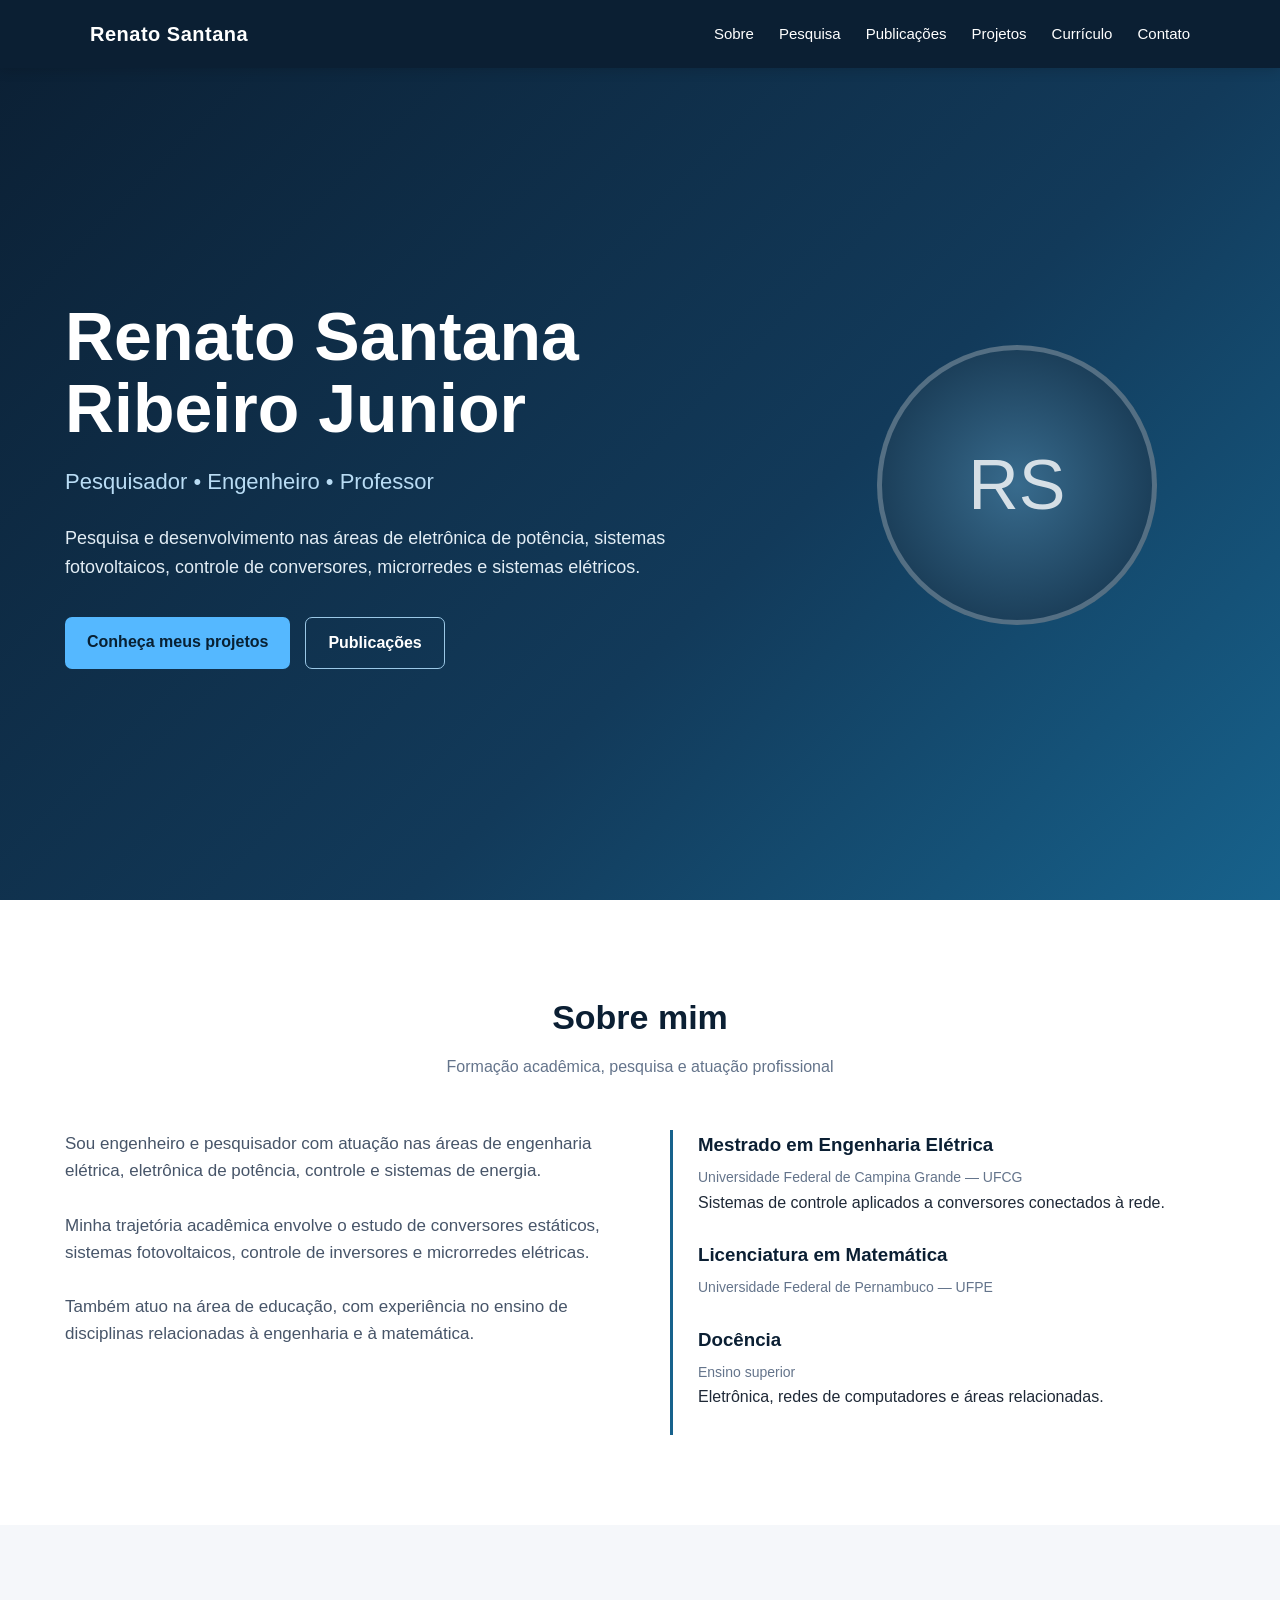
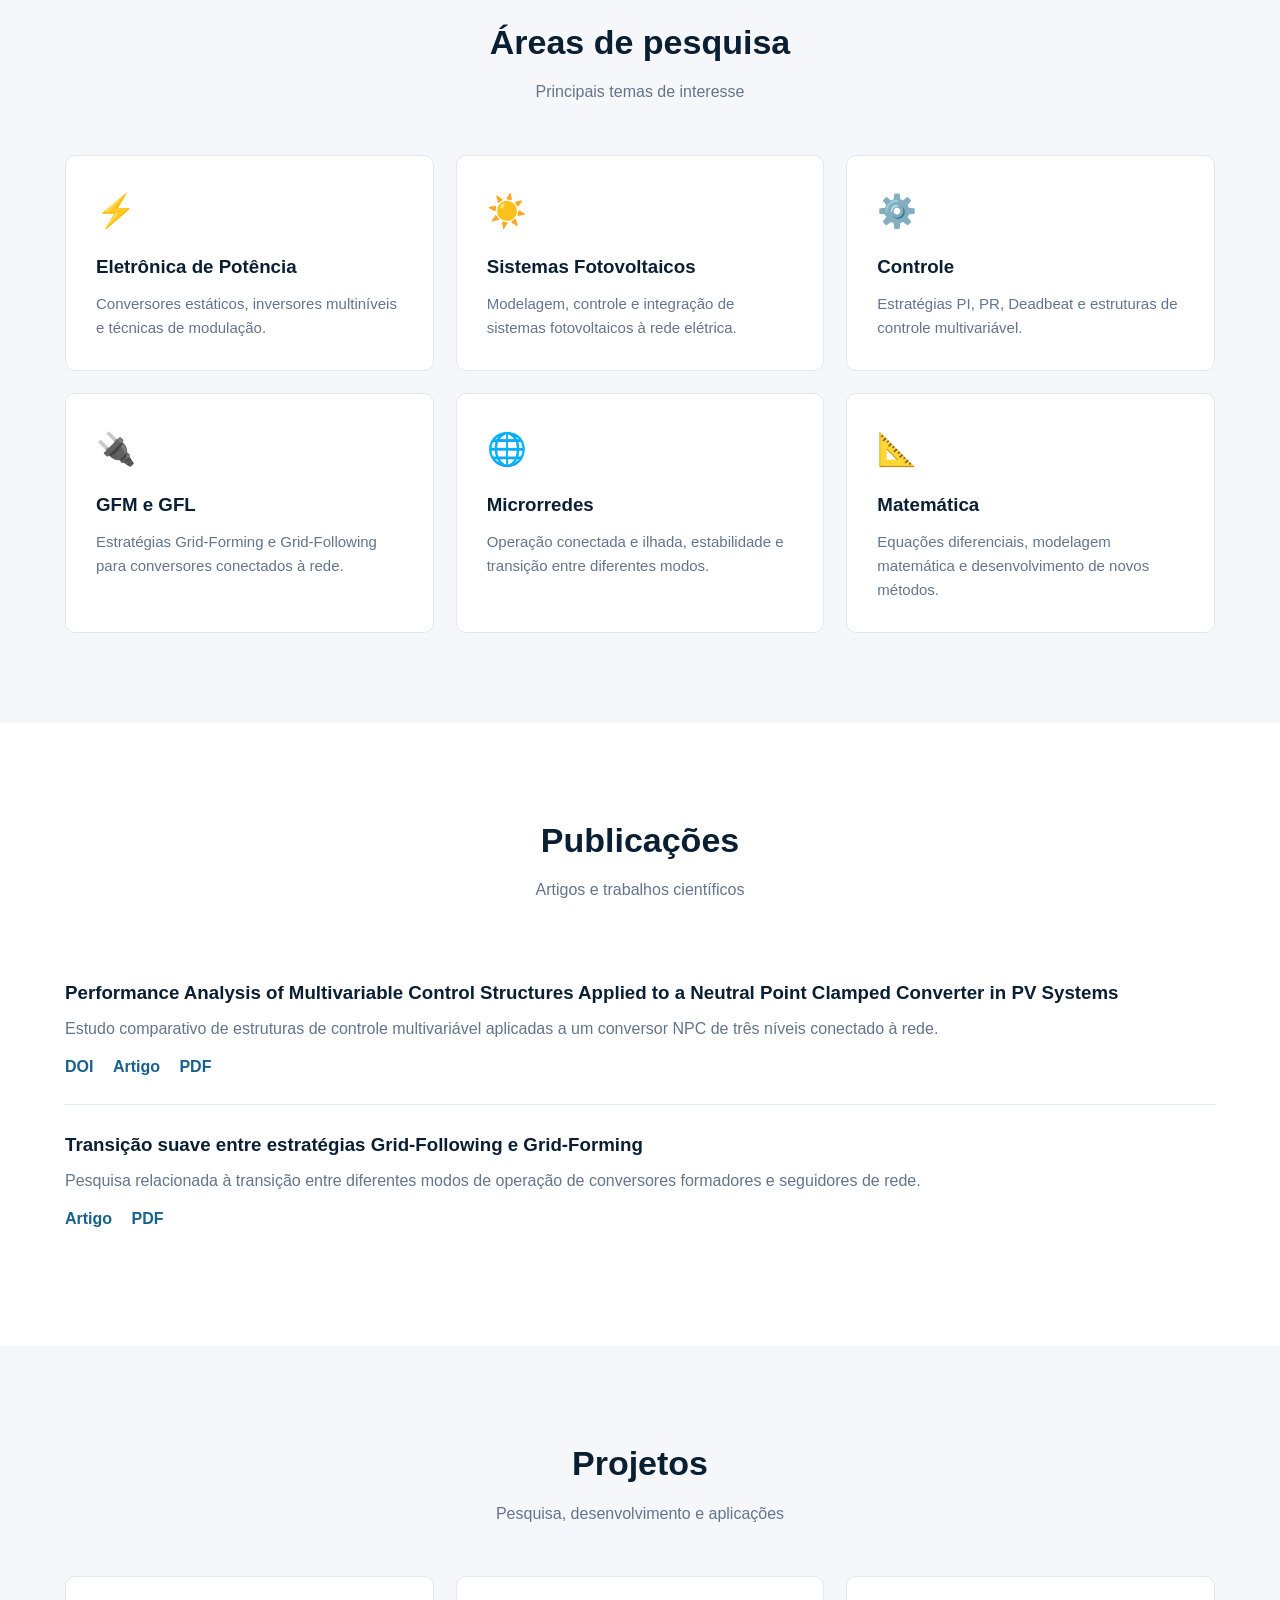
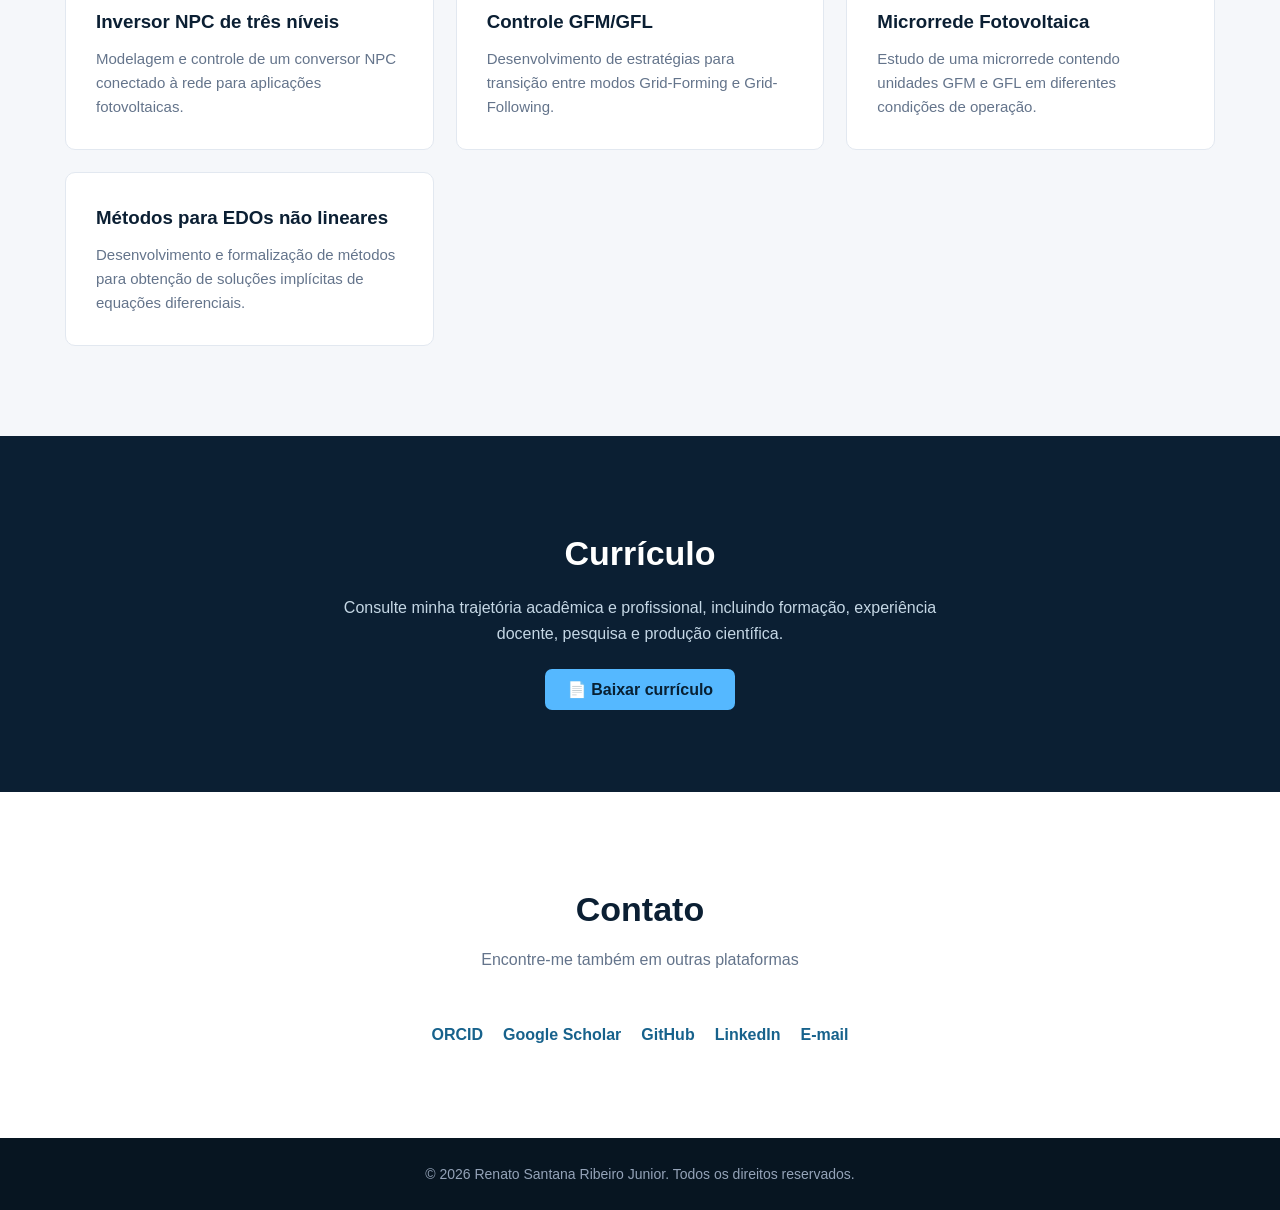
==== index.html @ b0c9905e "Add files via upload" ====
<!DOCTYPE html>
<html lang="pt-BR">
<head>
    <meta charset="UTF-8">
    <meta name="viewport" content="width=device-width, initial-scale=1.0">

    <title>Renato Santana Ribeiro Junior</title>

    <style>
        * {
            margin: 0;
            padding: 0;
            box-sizing: border-box;
        }

        html {
            scroll-behavior: smooth;
        }

        body {
            font-family: "Segoe UI", Arial, sans-serif;
            background: #f5f7fa;
            color: #1f2937;
            line-height: 1.6;
        }

        /* =========================
           CABEÇALHO
        ========================= */

        header {
            background: #0b1f33;
            color: white;
            position: fixed;
            top: 0;
            width: 100%;
            z-index: 1000;
            box-shadow: 0 2px 12px rgba(0,0,0,0.15);
        }

        nav {
            max-width: 1150px;
            margin: auto;
            padding: 18px 25px;

            display: flex;
            justify-content: space-between;
            align-items: center;
        }

        .logo {
            font-size: 20px;
            font-weight: 700;
            letter-spacing: 0.5px;
        }

        .menu {
            display: flex;
            gap: 25px;
            list-style: none;
        }

        .menu a {
            color: white;
            text-decoration: none;
            font-size: 15px;
            transition: 0.3s;
        }

        .menu a:hover {
            color: #55b8ff;
        }

        /* =========================
           HERO
        ========================= */

        .hero {
            min-height: 100vh;
            padding: 150px 25px 80px;

            background:
                linear-gradient(
                    135deg,
                    #0b1f33 0%,
                    #123a5a 60%,
                    #17628c 100%
                );

            color: white;

            display: flex;
            align-items: center;
        }

        .hero-content {
            max-width: 1150px;
            width: 100%;
            margin: auto;

            display: grid;
            grid-template-columns: 1.4fr 0.8fr;
            gap: 60px;
            align-items: center;
        }

        .hero h1 {
            font-size: clamp(40px, 6vw, 68px);
            line-height: 1.05;
            margin-bottom: 20px;
        }

        .hero h2 {
            font-size: 22px;
            font-weight: 400;
            color: #b9dcf4;
            margin-bottom: 25px;
        }

        .hero p {
            max-width: 650px;
            font-size: 18px;
            color: #e2edf5;
        }

        .buttons {
            margin-top: 35px;
            display: flex;
            gap: 15px;
            flex-wrap: wrap;
        }

        .button {
            padding: 12px 22px;
            border-radius: 7px;
            text-decoration: none;
            font-weight: 600;
            transition: 0.3s;
        }

        .button-primary {
            background: #55b8ff;
            color: #082033;
        }

        .button-primary:hover {
            background: white;
        }

        .button-outline {
            border: 1px solid #9bc8e6;
            color: white;
        }

        .button-outline:hover {
            background: rgba(255,255,255,0.1);
        }

        /* FOTO */

        .profile {
            display: flex;
            justify-content: center;
        }

        .profile-circle {
            width: 280px;
            height: 280px;
            border-radius: 50%;

            border: 5px solid rgba(255,255,255,0.25);

            background:
                radial-gradient(circle, #386b8d, #102d45);

            display: flex;
            justify-content: center;
            align-items: center;

            font-size: 70px;
            color: rgba(255,255,255,0.8);
        }

        /* =========================
           SEÇÕES
        ========================= */

        section {
            padding: 90px 25px;
        }

        .container {
            max-width: 1150px;
            margin: auto;
        }

        .section-title {
            text-align: center;
            margin-bottom: 50px;
        }

        .section-title h2 {
            font-size: 34px;
            color: #0b1f33;
            margin-bottom: 10px;
        }

        .section-title p {
            color: #64748b;
        }

        /* =========================
           SOBRE
        ========================= */

        .about {
            background: white;
        }

        .about-grid {
            display: grid;
            grid-template-columns: 1fr 1fr;
            gap: 60px;
        }

        .about-text {
            font-size: 17px;
            color: #475569;
        }

        .education {
            border-left: 3px solid #17628c;
            padding-left: 25px;
        }

        .education-item {
            margin-bottom: 25px;
        }

        .education-item h3 {
            color: #0b1f33;
            margin-bottom: 4px;
        }

        .education-item span {
            color: #64748b;
            font-size: 14px;
        }

        /* =========================
           ÁREAS DE PESQUISA
        ========================= */

        .research {
            background: #f5f7fa;
        }

        .cards {
            display: grid;
            grid-template-columns: repeat(3, 1fr);
            gap: 22px;
        }

        .card {
            background: white;
            padding: 30px;
            border-radius: 10px;

            border: 1px solid #e2e8f0;

            transition: 0.3s;
        }

        .card:hover {
            transform: translateY(-5px);
            box-shadow: 0 12px 30px rgba(0,0,0,0.08);
        }

        .card-icon {
            font-size: 32px;
            margin-bottom: 15px;
        }

        .card h3 {
            margin-bottom: 10px;
            color: #0b1f33;
        }

        .card p {
            color: #64748b;
            font-size: 15px;
        }

        /* =========================
           PUBLICAÇÕES
        ========================= */

        .publications {
            background: white;
        }

        .publication {
            padding: 25px 0;
            border-bottom: 1px solid #e2e8f0;
        }

        .publication:last-child {
            border-bottom: none;
        }

        .publication h3 {
            color: #0b1f33;
            margin-bottom: 8px;
        }

        .publication p {
            color: #64748b;
            margin-bottom: 12px;
        }

        .publication-links a {
            margin-right: 15px;
            color: #17628c;
            text-decoration: none;
            font-weight: 600;
        }

        .publication-links a:hover {
            text-decoration: underline;
        }

        /* =========================
           PROJETOS
        ========================= */

        .projects {
            background: #f5f7fa;
        }

        /* =========================
           CURRÍCULO
        ========================= */

        .cv {
            background: #0b1f33;
            color: white;
            text-align: center;
        }

        .cv h2 {
            font-size: 34px;
            margin-bottom: 15px;
        }

        .cv p {
            color: #c5d7e5;
            max-width: 650px;
            margin: 0 auto 30px;
        }

        /* =========================
           CONTATO
        ========================= */

        .contact {
            background: white;
            text-align: center;
        }

        .contact-links {
            display: flex;
            justify-content: center;
            gap: 20px;
            flex-wrap: wrap;
            margin-top: 30px;
        }

        .contact-links a {
            color: #17628c;
            text-decoration: none;
            font-weight: 600;
        }

        /* =========================
           RODAPÉ
        ========================= */

        footer {
            background: #071521;
            color: #94a3b8;
            text-align: center;
            padding: 25px;
            font-size: 14px;
        }

        /* =========================
           RESPONSIVO
        ========================= */

        @media (max-width: 850px) {

            .menu {
                display: none;
            }

            .hero-content {
                grid-template-columns: 1fr;
                text-align: center;
            }

            .hero p {
                margin: auto;
            }

            .buttons {
                justify-content: center;
            }

            .profile {
                order: -1;
            }

            .profile-circle {
                width: 210px;
                height: 210px;
            }

            .about-grid {
                grid-template-columns: 1fr;
            }

            .cards {
                grid-template-columns: 1fr;
            }
        }
    </style>
</head>

<body>

<!-- =========================
     MENU
========================= -->

<header>

    <nav>

        <div class="logo">
            Renato Santana
        </div>

        <ul class="menu">
            <li><a href="#sobre">Sobre</a></li>
            <li><a href="#pesquisa">Pesquisa</a></li>
            <li><a href="#publicacoes">Publicações</a></li>
            <li><a href="#projetos">Projetos</a></li>
            <li><a href="#curriculo">Currículo</a></li>
            <li><a href="#contato">Contato</a></li>
        </ul>

    </nav>

</header>


<!-- =========================
     INÍCIO
========================= -->

<section class="hero" id="inicio">

    <div class="hero-content">

        <div>

            <h1>
                Renato Santana
                Ribeiro Junior
            </h1>

            <h2>
                Pesquisador • Engenheiro • Professor
            </h2>

            <p>
                Pesquisa e desenvolvimento nas áreas de
                eletrônica de potência, sistemas fotovoltaicos,
                controle de conversores, microrredes e
                sistemas elétricos.
            </p>

            <div class="buttons">

                <a href="#projetos"
                   class="button button-primary">
                    Conheça meus projetos
                </a>

                <a href="#publicacoes"
                   class="button button-outline">
                    Publicações
                </a>

            </div>

        </div>


        <div class="profile">

            <!-- Futuramente colocar sua foto aqui -->
            <div class="profile-circle">
                RS
            </div>

        </div>

    </div>

</section>


<!-- =========================
     SOBRE
========================= -->

<section class="about" id="sobre">

    <div class="container">

        <div class="section-title">

            <h2>Sobre mim</h2>

            <p>
                Formação acadêmica, pesquisa e atuação profissional
            </p>

        </div>


        <div class="about-grid">

            <div class="about-text">

                <p>
                    Sou engenheiro e pesquisador com atuação
                    nas áreas de engenharia elétrica, eletrônica
                    de potência, controle e sistemas de energia.
                </p>

                <br>

                <p>
                    Minha trajetória acadêmica envolve o estudo
                    de conversores estáticos, sistemas
                    fotovoltaicos, controle de inversores e
                    microrredes elétricas.
                </p>

                <br>

                <p>
                    Também atuo na área de educação, com
                    experiência no ensino de disciplinas
                    relacionadas à engenharia e à matemática.
                </p>

            </div>


            <div class="education">

                <div class="education-item">

                    <h3>
                        Mestrado em Engenharia Elétrica
                    </h3>

                    <span>
                        Universidade Federal de Campina Grande — UFCG
                    </span>

                    <p>
                        Sistemas de controle aplicados a
                        conversores conectados à rede.
                    </p>

                </div>


                <div class="education-item">

                    <h3>
                        Licenciatura em Matemática
                    </h3>

                    <span>
                        Universidade Federal de Pernambuco — UFPE
                    </span>

                </div>


                <div class="education-item">

                    <h3>
                        Docência
                    </h3>

                    <span>
                        Ensino superior
                    </span>

                    <p>
                        Eletrônica, redes de computadores e
                        áreas relacionadas.
                    </p>

                </div>

            </div>

        </div>

    </div>

</section>


<!-- =========================
     PESQUISA
========================= -->

<section class="research" id="pesquisa">

    <div class="container">

        <div class="section-title">

            <h2>Áreas de pesquisa</h2>

            <p>
                Principais temas de interesse
            </p>

        </div>


        <div class="cards">

            <div class="card">

                <div class="card-icon">⚡</div>

                <h3>
                    Eletrônica de Potência
                </h3>

                <p>
                    Conversores estáticos, inversores
                    multiníveis e técnicas de modulação.
                </p>

            </div>


            <div class="card">

                <div class="card-icon">☀️</div>

                <h3>
                    Sistemas Fotovoltaicos
                </h3>

                <p>
                    Modelagem, controle e integração de
                    sistemas fotovoltaicos à rede elétrica.
                </p>

            </div>


            <div class="card">

                <div class="card-icon">⚙️</div>

                <h3>
                    Controle
                </h3>

                <p>
                    Estratégias PI, PR, Deadbeat e estruturas
                    de controle multivariável.
                </p>

            </div>


            <div class="card">

                <div class="card-icon">🔌</div>

                <h3>
                    GFM e GFL
                </h3>

                <p>
                    Estratégias Grid-Forming e Grid-Following
                    para conversores conectados à rede.
                </p>

            </div>


            <div class="card">

                <div class="card-icon">🌐</div>

                <h3>
                    Microrredes
                </h3>

                <p>
                    Operação conectada e ilhada, estabilidade
                    e transição entre diferentes modos.
                </p>

            </div>


            <div class="card">

                <div class="card-icon">📐</div>

                <h3>
                    Matemática
                </h3>

                <p>
                    Equações diferenciais, modelagem matemática
                    e desenvolvimento de novos métodos.
                </p>

            </div>

        </div>

    </div>

</section>


<!-- =========================
     PUBLICAÇÕES
========================= -->

<section class="publications" id="publicacoes">

    <div class="container">

        <div class="section-title">

            <h2>Publicações</h2>

            <p>
                Artigos e trabalhos científicos
            </p>

        </div>


        <div class="publication">

            <h3>
                Performance Analysis of Multivariable
                Control Structures Applied to a Neutral
                Point Clamped Converter in PV Systems
            </h3>

            <p>
                Estudo comparativo de estruturas de controle
                multivariável aplicadas a um conversor NPC
                de três níveis conectado à rede.
            </p>

            <div class="publication-links">

                <a href="#" target="_blank">
                    DOI
                </a>

                <a href="#" target="_blank">
                    Artigo
                </a>

                <a href="#" target="_blank">
                    PDF
                </a>

            </div>

        </div>


        <div class="publication">

            <h3>
                Transição suave entre estratégias
                Grid-Following e Grid-Forming
            </h3>

            <p>
                Pesquisa relacionada à transição entre
                diferentes modos de operação de conversores
                formadores e seguidores de rede.
            </p>

            <div class="publication-links">

                <a href="#" target="_blank">
                    Artigo
                </a>

                <a href="#" target="_blank">
                    PDF
                </a>

            </div>

        </div>

    </div>

</section>


<!-- =========================
     PROJETOS
========================= -->

<section class="projects" id="projetos">

    <div class="container">

        <div class="section-title">

            <h2>Projetos</h2>

            <p>
                Pesquisa, desenvolvimento e aplicações
            </p>

        </div>


        <div class="cards">

            <div class="card">

                <h3>
                    Inversor NPC de três níveis
                </h3>

                <p>
                    Modelagem e controle de um conversor
                    NPC conectado à rede para aplicações
                    fotovoltaicas.
                </p>

            </div>


            <div class="card">

                <h3>
                    Controle GFM/GFL
                </h3>

                <p>
                    Desenvolvimento de estratégias para
                    transição entre modos Grid-Forming e
                    Grid-Following.
                </p>

            </div>


            <div class="card">

                <h3>
                    Microrrede Fotovoltaica
                </h3>

                <p>
                    Estudo de uma microrrede contendo unidades
                    GFM e GFL em diferentes condições de operação.
                </p>

            </div>


            <div class="card">

                <h3>
                    Métodos para EDOs não lineares
                </h3>

                <p>
                    Desenvolvimento e formalização de métodos
                    para obtenção de soluções implícitas de
                    equações diferenciais.
                </p>

            </div>

        </div>

    </div>

</section>


<!-- =========================
     CURRÍCULO
========================= -->

<section class="cv" id="curriculo">

    <div class="container">

        <h2>
            Currículo
        </h2>

        <p>
            Consulte minha trajetória acadêmica e profissional,
            incluindo formação, experiência docente, pesquisa
            e produção científica.
        </p>

        <!-- Futuramente apontará para curriculo.pdf -->

        <a href="arquivos/curriculo.pdf"
           class="button button-primary"
           target="_blank">

            📄 Baixar currículo

        </a>

    </div>

</section>


<!-- =========================
     CONTATO
========================= -->

<section class="contact" id="contato">

    <div class="container">

        <div class="section-title">

            <h2>Contato</h2>

            <p>
                Encontre-me também em outras plataformas
            </p>

        </div>


        <div class="contact-links">

            <a href="#" target="_blank">
                ORCID
            </a>

            <a href="#" target="_blank">
                Google Scholar
            </a>

            <a href="#" target="_blank">
                GitHub
            </a>

            <a href="#" target="_blank">
                LinkedIn
            </a>

            <a href="#">
                E-mail
            </a>

        </div>

    </div>

</section>


<!-- =========================
     RODAPÉ
========================= -->

<footer>

    © 2026 Renato Santana Ribeiro Junior.
    Todos os direitos reservados.

</footer>


</body>
</html>
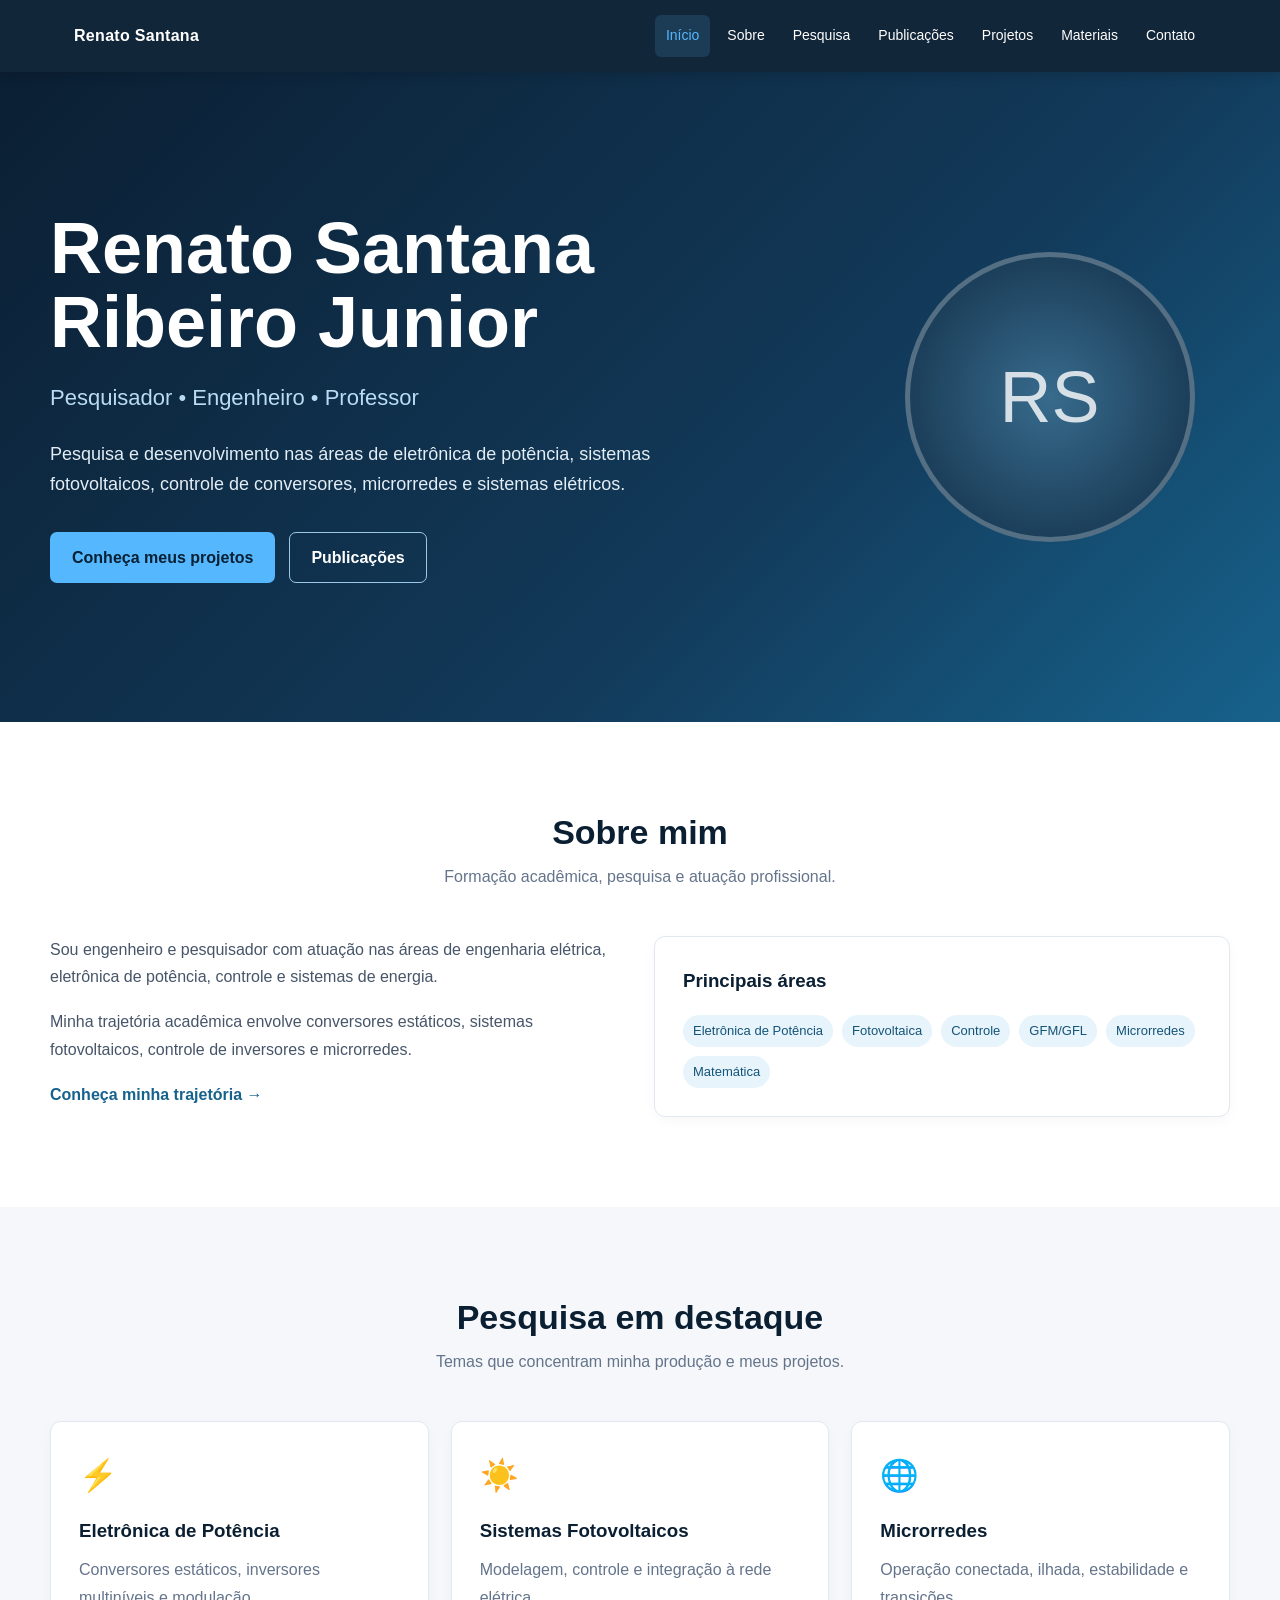
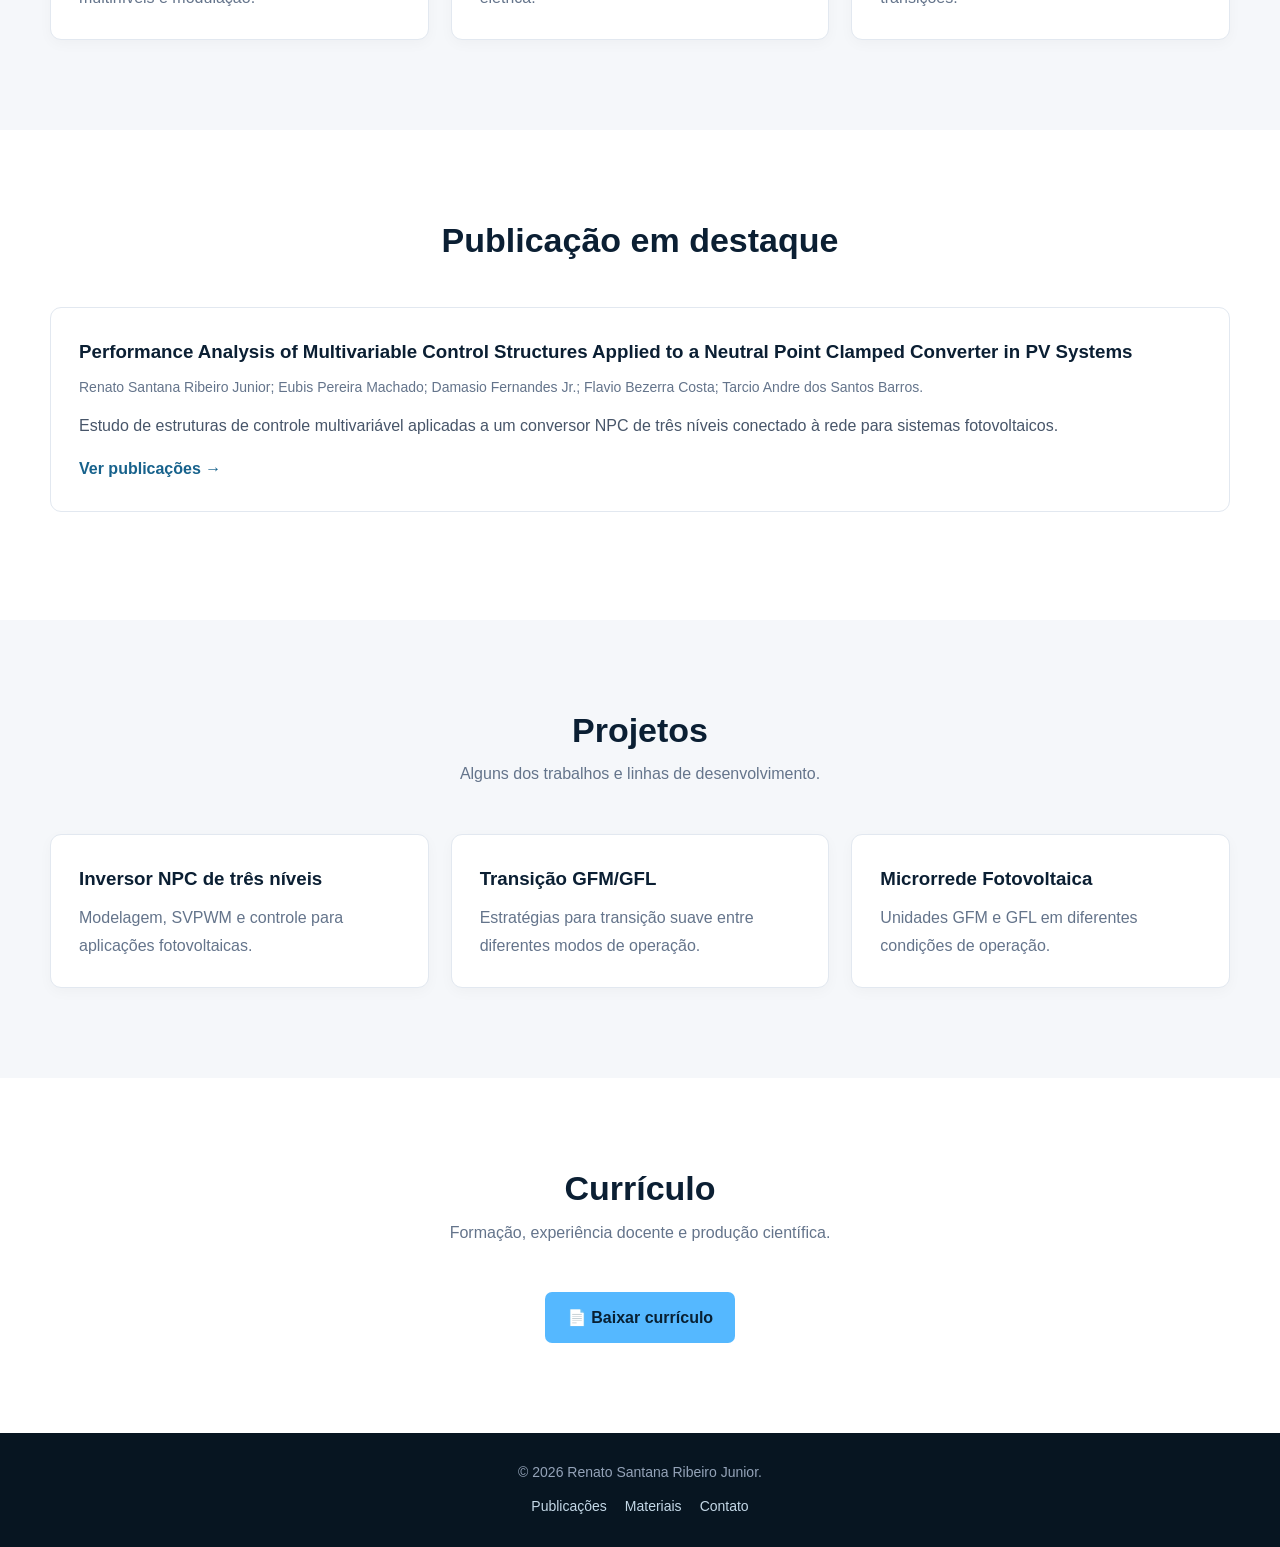
==== commit e1b191b6: "Add files via upload" ====
--- a/index.html
+++ b/index.html
@@ -1,1019 +1,155 @@
-<!DOCTYPE html>
-<html lang="pt-BR">
-<head>
-    <meta charset="UTF-8">
-    <meta name="viewport" content="width=device-width, initial-scale=1.0">
-
-    <title>Renato Santana Ribeiro Junior</title>
-
-    <style>
-        * {
-            margin: 0;
-            padding: 0;
-            box-sizing: border-box;
-        }
-
-        html {
-            scroll-behavior: smooth;
-        }
-
-        body {
-            font-family: "Segoe UI", Arial, sans-serif;
-            background: #f5f7fa;
-            color: #1f2937;
-            line-height: 1.6;
-        }
-
-        /* =========================
-           CABEÇALHO
-        ========================= */
-
-        header {
-            background: #0b1f33;
-            color: white;
-            position: fixed;
-            top: 0;
-            width: 100%;
-            z-index: 1000;
-            box-shadow: 0 2px 12px rgba(0,0,0,0.15);
-        }
-
-        nav {
-            max-width: 1150px;
-            margin: auto;
-            padding: 18px 25px;
-
-            display: flex;
-            justify-content: space-between;
-            align-items: center;
-        }
-
-        .logo {
-            font-size: 20px;
-            font-weight: 700;
-            letter-spacing: 0.5px;
-        }
-
-        .menu {
-            display: flex;
-            gap: 25px;
-            list-style: none;
-        }
-
-        .menu a {
-            color: white;
-            text-decoration: none;
-            font-size: 15px;
-            transition: 0.3s;
-        }
-
-        .menu a:hover {
-            color: #55b8ff;
-        }
-
-        /* =========================
-           HERO
-        ========================= */
-
-        .hero {
-            min-height: 100vh;
-            padding: 150px 25px 80px;
-
-            background:
-                linear-gradient(
-                    135deg,
-                    #0b1f33 0%,
-                    #123a5a 60%,
-                    #17628c 100%
-                );
-
-            color: white;
-
-            display: flex;
-            align-items: center;
-        }
-
-        .hero-content {
-            max-width: 1150px;
-            width: 100%;
-            margin: auto;
-
-            display: grid;
-            grid-template-columns: 1.4fr 0.8fr;
-            gap: 60px;
-            align-items: center;
-        }
-
-        .hero h1 {
-            font-size: clamp(40px, 6vw, 68px);
-            line-height: 1.05;
-            margin-bottom: 20px;
-        }
-
-        .hero h2 {
-            font-size: 22px;
-            font-weight: 400;
-            color: #b9dcf4;
-            margin-bottom: 25px;
-        }
-
-        .hero p {
-            max-width: 650px;
-            font-size: 18px;
-            color: #e2edf5;
-        }
-
-        .buttons {
-            margin-top: 35px;
-            display: flex;
-            gap: 15px;
-            flex-wrap: wrap;
-        }
-
-        .button {
-            padding: 12px 22px;
-            border-radius: 7px;
-            text-decoration: none;
-            font-weight: 600;
-            transition: 0.3s;
-        }
-
-        .button-primary {
-            background: #55b8ff;
-            color: #082033;
-        }
-
-        .button-primary:hover {
-            background: white;
-        }
-
-        .button-outline {
-            border: 1px solid #9bc8e6;
-            color: white;
-        }
-
-        .button-outline:hover {
-            background: rgba(255,255,255,0.1);
-        }
-
-        /* FOTO */
-
-        .profile {
-            display: flex;
-            justify-content: center;
-        }
-
-        .profile-circle {
-            width: 280px;
-            height: 280px;
-            border-radius: 50%;
-
-            border: 5px solid rgba(255,255,255,0.25);
-
-            background:
-                radial-gradient(circle, #386b8d, #102d45);
-
-            display: flex;
-            justify-content: center;
-            align-items: center;
-
-            font-size: 70px;
-            color: rgba(255,255,255,0.8);
-        }
-
-        /* =========================
-           SEÇÕES
-        ========================= */
-
-        section {
-            padding: 90px 25px;
-        }
-
-        .container {
-            max-width: 1150px;
-            margin: auto;
-        }
-
-        .section-title {
-            text-align: center;
-            margin-bottom: 50px;
-        }
-
-        .section-title h2 {
-            font-size: 34px;
-            color: #0b1f33;
-            margin-bottom: 10px;
-        }
-
-        .section-title p {
-            color: #64748b;
-        }
-
-        /* =========================
-           SOBRE
-        ========================= */
-
-        .about {
-            background: white;
-        }
-
-        .about-grid {
-            display: grid;
-            grid-template-columns: 1fr 1fr;
-            gap: 60px;
-        }
-
-        .about-text {
-            font-size: 17px;
-            color: #475569;
-        }
-
-        .education {
-            border-left: 3px solid #17628c;
-            padding-left: 25px;
-        }
-
-        .education-item {
-            margin-bottom: 25px;
-        }
-
-        .education-item h3 {
-            color: #0b1f33;
-            margin-bottom: 4px;
-        }
-
-        .education-item span {
-            color: #64748b;
-            font-size: 14px;
-        }
-
-        /* =========================
-           ÁREAS DE PESQUISA
-        ========================= */
-
-        .research {
-            background: #f5f7fa;
-        }
-
-        .cards {
-            display: grid;
-            grid-template-columns: repeat(3, 1fr);
-            gap: 22px;
-        }
-
-        .card {
-            background: white;
-            padding: 30px;
-            border-radius: 10px;
-
-            border: 1px solid #e2e8f0;
-
-            transition: 0.3s;
-        }
-
-        .card:hover {
-            transform: translateY(-5px);
-            box-shadow: 0 12px 30px rgba(0,0,0,0.08);
-        }
-
-        .card-icon {
-            font-size: 32px;
-            margin-bottom: 15px;
-        }
-
-        .card h3 {
-            margin-bottom: 10px;
-            color: #0b1f33;
-        }
-
-        .card p {
-            color: #64748b;
-            font-size: 15px;
-        }
-
-        /* =========================
-           PUBLICAÇÕES
-        ========================= */
-
-        .publications {
-            background: white;
-        }
-
-        .publication {
-            padding: 25px 0;
-            border-bottom: 1px solid #e2e8f0;
-        }
-
-        .publication:last-child {
-            border-bottom: none;
-        }
-
-        .publication h3 {
-            color: #0b1f33;
-            margin-bottom: 8px;
-        }
-
-        .publication p {
-            color: #64748b;
-            margin-bottom: 12px;
-        }
-
-        .publication-links a {
-            margin-right: 15px;
-            color: #17628c;
-            text-decoration: none;
-            font-weight: 600;
-        }
-
-        .publication-links a:hover {
-            text-decoration: underline;
-        }
-
-        /* =========================
-           PROJETOS
-        ========================= */
-
-        .projects {
-            background: #f5f7fa;
-        }
-
-        /* =========================
-           CURRÍCULO
-        ========================= */
-
-        .cv {
-            background: #0b1f33;
-            color: white;
-            text-align: center;
-        }
-
-        .cv h2 {
-            font-size: 34px;
-            margin-bottom: 15px;
-        }
-
-        .cv p {
-            color: #c5d7e5;
-            max-width: 650px;
-            margin: 0 auto 30px;
-        }
-
-        /* =========================
-           CONTATO
-        ========================= */
-
-        .contact {
-            background: white;
-            text-align: center;
-        }
-
-        .contact-links {
-            display: flex;
-            justify-content: center;
-            gap: 20px;
-            flex-wrap: wrap;
-            margin-top: 30px;
-        }
-
-        .contact-links a {
-            color: #17628c;
-            text-decoration: none;
-            font-weight: 600;
-        }
-
-        /* =========================
-           RODAPÉ
-        ========================= */
-
-        footer {
-            background: #071521;
-            color: #94a3b8;
-            text-align: center;
-            padding: 25px;
-            font-size: 14px;
-        }
-
-        /* =========================
-           RESPONSIVO
-        ========================= */
-
-        @media (max-width: 850px) {
-
-            .menu {
-                display: none;
-            }
-
-            .hero-content {
-                grid-template-columns: 1fr;
-                text-align: center;
-            }
-
-            .hero p {
-                margin: auto;
-            }
-
-            .buttons {
-                justify-content: center;
-            }
-
-            .profile {
-                order: -1;
-            }
-
-            .profile-circle {
-                width: 210px;
-                height: 210px;
-            }
-
-            .about-grid {
-                grid-template-columns: 1fr;
-            }
-
-            .cards {
-                grid-template-columns: 1fr;
-            }
-        }
-    </style>
-</head>
-
-<body>
-
-<!-- =========================
-     MENU
-========================= -->
-
-<header>
-
-    <nav>
-
-        <div class="logo">
-            Renato Santana
-        </div>
-
-        <ul class="menu">
-            <li><a href="#sobre">Sobre</a></li>
-            <li><a href="#pesquisa">Pesquisa</a></li>
-            <li><a href="#publicacoes">Publicações</a></li>
-            <li><a href="#projetos">Projetos</a></li>
-            <li><a href="#curriculo">Currículo</a></li>
-            <li><a href="#contato">Contato</a></li>
-        </ul>
-
-    </nav>
-
-</header>
-
-
-<!-- =========================
-     INÍCIO
-========================= -->
-
-<section class="hero" id="inicio">
-
-    <div class="hero-content">
-
-        <div>
-
-            <h1>
-                Renato Santana
-                Ribeiro Junior
-            </h1>
-
-            <h2>
-                Pesquisador • Engenheiro • Professor
-            </h2>
-
-            <p>
-                Pesquisa e desenvolvimento nas áreas de
-                eletrônica de potência, sistemas fotovoltaicos,
-                controle de conversores, microrredes e
-                sistemas elétricos.
-            </p>
-
-            <div class="buttons">
-
-                <a href="#projetos"
-                   class="button button-primary">
-                    Conheça meus projetos
-                </a>
-
-                <a href="#publicacoes"
-                   class="button button-outline">
-                    Publicações
-                </a>
-
-            </div>
-
-        </div>
-
-
-        <div class="profile">
-
-            <!-- Futuramente colocar sua foto aqui -->
-            <div class="profile-circle">
-                RS
-            </div>
-
-        </div>
-
-    </div>
-
-</section>
-
-
-<!-- =========================
-     SOBRE
-========================= -->
-
-<section class="about" id="sobre">
-
-    <div class="container">
-
-        <div class="section-title">
-
-            <h2>Sobre mim</h2>
-
-            <p>
-                Formação acadêmica, pesquisa e atuação profissional
-            </p>
-
-        </div>
-
-
-        <div class="about-grid">
-
-            <div class="about-text">
-
-                <p>
-                    Sou engenheiro e pesquisador com atuação
-                    nas áreas de engenharia elétrica, eletrônica
-                    de potência, controle e sistemas de energia.
-                </p>
-
-                <br>
-
-                <p>
-                    Minha trajetória acadêmica envolve o estudo
-                    de conversores estáticos, sistemas
-                    fotovoltaicos, controle de inversores e
-                    microrredes elétricas.
-                </p>
-
-                <br>
-
-                <p>
-                    Também atuo na área de educação, com
-                    experiência no ensino de disciplinas
-                    relacionadas à engenharia e à matemática.
-                </p>
-
-            </div>
-
-
-            <div class="education">
-
-                <div class="education-item">
-
-                    <h3>
-                        Mestrado em Engenharia Elétrica
-                    </h3>
-
-                    <span>
-                        Universidade Federal de Campina Grande — UFCG
-                    </span>
-
-                    <p>
-                        Sistemas de controle aplicados a
-                        conversores conectados à rede.
-                    </p>
-
-                </div>
-
-
-                <div class="education-item">
-
-                    <h3>
-                        Licenciatura em Matemática
-                    </h3>
-
-                    <span>
-                        Universidade Federal de Pernambuco — UFPE
-                    </span>
-
-                </div>
-
-
-                <div class="education-item">
-
-                    <h3>
-                        Docência
-                    </h3>
-
-                    <span>
-                        Ensino superior
-                    </span>
-
-                    <p>
-                        Eletrônica, redes de computadores e
-                        áreas relacionadas.
-                    </p>
-
-                </div>
-
-            </div>
-
-        </div>
-
-    </div>
-
-</section>
-
-
-<!-- =========================
-     PESQUISA
-========================= -->
-
-<section class="research" id="pesquisa">
-
-    <div class="container">
-
-        <div class="section-title">
-
-            <h2>Áreas de pesquisa</h2>
-
-            <p>
-                Principais temas de interesse
-            </p>
-
-        </div>
-
-
-        <div class="cards">
-
-            <div class="card">
-
-                <div class="card-icon">⚡</div>
-
-                <h3>
-                    Eletrônica de Potência
-                </h3>
-
-                <p>
-                    Conversores estáticos, inversores
-                    multiníveis e técnicas de modulação.
-                </p>
-
-            </div>
-
-
-            <div class="card">
-
-                <div class="card-icon">☀️</div>
-
-                <h3>
-                    Sistemas Fotovoltaicos
-                </h3>
-
-                <p>
-                    Modelagem, controle e integração de
-                    sistemas fotovoltaicos à rede elétrica.
-                </p>
-
-            </div>
-
-
-            <div class="card">
-
-                <div class="card-icon">⚙️</div>
-
-                <h3>
-                    Controle
-                </h3>
-
-                <p>
-                    Estratégias PI, PR, Deadbeat e estruturas
-                    de controle multivariável.
-                </p>
-
-            </div>
-
-
-            <div class="card">
-
-                <div class="card-icon">🔌</div>
-
-                <h3>
-                    GFM e GFL
-                </h3>
-
-                <p>
-                    Estratégias Grid-Forming e Grid-Following
-                    para conversores conectados à rede.
-                </p>
-
-            </div>
-
-
-            <div class="card">
-
-                <div class="card-icon">🌐</div>
-
-                <h3>
-                    Microrredes
-                </h3>
-
-                <p>
-                    Operação conectada e ilhada, estabilidade
-                    e transição entre diferentes modos.
-                </p>
-
-            </div>
-
-
-            <div class="card">
-
-                <div class="card-icon">📐</div>
-
-                <h3>
-                    Matemática
-                </h3>
-
-                <p>
-                    Equações diferenciais, modelagem matemática
-                    e desenvolvimento de novos métodos.
-                </p>
-
-            </div>
-
-        </div>
-
-    </div>
-
-</section>
-
-
-<!-- =========================
-     PUBLICAÇÕES
-========================= -->
-
-<section class="publications" id="publicacoes">
-
-    <div class="container">
-
-        <div class="section-title">
-
-            <h2>Publicações</h2>
-
-            <p>
-                Artigos e trabalhos científicos
-            </p>
-
-        </div>
-
-
-        <div class="publication">
-
-            <h3>
-                Performance Analysis of Multivariable
-                Control Structures Applied to a Neutral
-                Point Clamped Converter in PV Systems
-            </h3>
-
-            <p>
-                Estudo comparativo de estruturas de controle
-                multivariável aplicadas a um conversor NPC
-                de três níveis conectado à rede.
-            </p>
-
-            <div class="publication-links">
-
-                <a href="#" target="_blank">
-                    DOI
-                </a>
-
-                <a href="#" target="_blank">
-                    Artigo
-                </a>
-
-                <a href="#" target="_blank">
-                    PDF
-                </a>
-
-            </div>
-
-        </div>
-
-
-        <div class="publication">
-
-            <h3>
-                Transição suave entre estratégias
-                Grid-Following e Grid-Forming
-            </h3>
-
-            <p>
-                Pesquisa relacionada à transição entre
-                diferentes modos de operação de conversores
-                formadores e seguidores de rede.
-            </p>
-
-            <div class="publication-links">
-
-                <a href="#" target="_blank">
-                    Artigo
-                </a>
-
-                <a href="#" target="_blank">
-                    PDF
-                </a>
-
-            </div>
-
-        </div>
-
-    </div>
-
-</section>
-
-
-<!-- =========================
-     PROJETOS
-========================= -->
-
-<section class="projects" id="projetos">
-
-    <div class="container">
-
-        <div class="section-title">
-
-            <h2>Projetos</h2>
-
-            <p>
-                Pesquisa, desenvolvimento e aplicações
-            </p>
-
-        </div>
-
-
-        <div class="cards">
-
-            <div class="card">
-
-                <h3>
-                    Inversor NPC de três níveis
-                </h3>
-
-                <p>
-                    Modelagem e controle de um conversor
-                    NPC conectado à rede para aplicações
-                    fotovoltaicas.
-                </p>
-
-            </div>
-
-
-            <div class="card">
-
-                <h3>
-                    Controle GFM/GFL
-                </h3>
-
-                <p>
-                    Desenvolvimento de estratégias para
-                    transição entre modos Grid-Forming e
-                    Grid-Following.
-                </p>
-
-            </div>
-
-
-            <div class="card">
-
-                <h3>
-                    Microrrede Fotovoltaica
-                </h3>
-
-                <p>
-                    Estudo de uma microrrede contendo unidades
-                    GFM e GFL em diferentes condições de operação.
-                </p>
-
-            </div>
-
-
-            <div class="card">
-
-                <h3>
-                    Métodos para EDOs não lineares
-                </h3>
-
-                <p>
-                    Desenvolvimento e formalização de métodos
-                    para obtenção de soluções implícitas de
-                    equações diferenciais.
-                </p>
-
-            </div>
-
-        </div>
-
-    </div>
-
-</section>
-
-
-<!-- =========================
-     CURRÍCULO
-========================= -->
-
-<section class="cv" id="curriculo">
-
-    <div class="container">
-
-        <h2>
-            Currículo
-        </h2>
-
-        <p>
-            Consulte minha trajetória acadêmica e profissional,
-            incluindo formação, experiência docente, pesquisa
-            e produção científica.
-        </p>
-
-        <!-- Futuramente apontará para curriculo.pdf -->
-
-        <a href="arquivos/curriculo.pdf"
-           class="button button-primary"
-           target="_blank">
-
-            📄 Baixar currículo
-
-        </a>
-
-    </div>
-
-</section>
-
-
-<!-- =========================
-     CONTATO
-========================= -->
-
-<section class="contact" id="contato">
-
-    <div class="container">
-
-        <div class="section-title">
-
-            <h2>Contato</h2>
-
-            <p>
-                Encontre-me também em outras plataformas
-            </p>
-
-        </div>
-
-
-        <div class="contact-links">
-
-            <a href="#" target="_blank">
-                ORCID
-            </a>
-
-            <a href="#" target="_blank">
-                Google Scholar
-            </a>
-
-            <a href="#" target="_blank">
-                GitHub
-            </a>
-
-            <a href="#" target="_blank">
-                LinkedIn
-            </a>
-
-            <a href="#">
-                E-mail
-            </a>
-
-        </div>
-
-    </div>
-
-</section>
-
-
-<!-- =========================
-     RODAPÉ
-========================= -->
-
-<footer>
-
-    © 2026 Renato Santana Ribeiro Junior.
-    Todos os direitos reservados.
-
-</footer>
-
-
-</body>
-</html>
+<!DOCTYPE html>
+<html lang="pt-BR">
+<head>
+    <meta charset="UTF-8">
+    <meta name="viewport" content="width=device-width, initial-scale=1.0">
+    <meta name="description" content="Site pessoal e acadêmico de Renato Santana Ribeiro Junior.">
+    <title>Renato Santana Ribeiro Junior</title>
+    <link rel="stylesheet" href="css/style.css">
+</head>
+<body>
+
+<header>
+    <nav class="navbar">
+        <a class="logo" href="index.html">Renato Santana</a>
+
+        <button class="menu-toggle" aria-label="Abrir menu">☰</button>
+
+        <ul class="nav-links">
+            <li><a href="index.html">Início</a></li>
+            <li><a href="sobre.html">Sobre</a></li>
+            <li><a href="pesquisa.html">Pesquisa</a></li>
+            <li><a href="publicacoes.html">Publicações</a></li>
+            <li><a href="projetos.html">Projetos</a></li>
+            <li><a href="materiais.html">Materiais</a></li>
+            <li><a href="contato.html">Contato</a></li>
+        </ul>
+    </nav>
+</header>
+
+<section class="hero">
+    <div class="hero-grid">
+        <div>
+            <h1>Renato Santana<br>Ribeiro Junior</h1>
+            <h2>Pesquisador • Engenheiro • Professor</h2>
+            <p>
+                Pesquisa e desenvolvimento nas áreas de eletrônica de potência,
+                sistemas fotovoltaicos, controle de conversores, microrredes
+                e sistemas elétricos.
+            </p>
+            <div class="buttons">
+                <a class="btn btn-primary" href="projetos.html">Conheça meus projetos</a>
+                <a class="btn btn-outline" href="publicacoes.html">Publicações</a>
+            </div>
+        </div>
+        <div>
+            <!-- Substitua pelo seu arquivo images/perfil.jpg quando adicionar sua foto. -->
+            <div class="profile-placeholder">RS</div>
+        </div>
+    </div>
+</section>
+
+<section class="section white">
+    <div class="container">
+        <div class="section-heading">
+            <h2>Sobre mim</h2>
+            <p>Formação acadêmica, pesquisa e atuação profissional.</p>
+        </div>
+        <div class="grid-2">
+            <div class="about-text">
+                <p>
+                    Sou engenheiro e pesquisador com atuação nas áreas de engenharia
+                    elétrica, eletrônica de potência, controle e sistemas de energia.
+                </p>
+                <p>
+                    Minha trajetória acadêmica envolve conversores estáticos,
+                    sistemas fotovoltaicos, controle de inversores e microrredes.
+                </p>
+                <a class="text-link" href="sobre.html">Conheça minha trajetória →</a>
+            </div>
+            <div class="card">
+                <h3>Principais áreas</h3>
+                <div class="tag-list">
+                    <span class="tag">Eletrônica de Potência</span>
+                    <span class="tag">Fotovoltaica</span>
+                    <span class="tag">Controle</span>
+                    <span class="tag">GFM/GFL</span>
+                    <span class="tag">Microrredes</span>
+                    <span class="tag">Matemática</span>
+                </div>
+            </div>
+        </div>
+    </div>
+</section>
+
+<section class="section">
+    <div class="container">
+        <div class="section-heading">
+            <h2>Pesquisa em destaque</h2>
+            <p>Temas que concentram minha produção e meus projetos.</p>
+        </div>
+        <div class="grid-3">
+            <div class="card"><div class="card-icon">⚡</div><h3>Eletrônica de Potência</h3><p>Conversores estáticos, inversores multiníveis e modulação.</p></div>
+            <div class="card"><div class="card-icon">☀️</div><h3>Sistemas Fotovoltaicos</h3><p>Modelagem, controle e integração à rede elétrica.</p></div>
+            <div class="card"><div class="card-icon">🌐</div><h3>Microrredes</h3><p>Operação conectada, ilhada, estabilidade e transições.</p></div>
+        </div>
+    </div>
+</section>
+
+<section class="section white">
+    <div class="container">
+        <div class="section-heading">
+            <h2>Publicação em destaque</h2>
+        </div>
+        <div class="publication">
+            <h3>Performance Analysis of Multivariable Control Structures Applied to a Neutral Point Clamped Converter in PV Systems</h3>
+            <p class="authors">Renato Santana Ribeiro Junior; Eubis Pereira Machado; Damasio Fernandes Jr.; Flavio Bezerra Costa; Tarcio Andre dos Santos Barros.</p>
+            <p>
+                Estudo de estruturas de controle multivariável aplicadas a um conversor
+                NPC de três níveis conectado à rede para sistemas fotovoltaicos.
+            </p>
+            <div class="links">
+                <a class="text-link" href="publicacoes.html">Ver publicações →</a>
+            </div>
+        </div>
+    </div>
+</section>
+
+<section class="section">
+    <div class="container">
+        <div class="section-heading">
+            <h2>Projetos</h2>
+            <p>Alguns dos trabalhos e linhas de desenvolvimento.</p>
+        </div>
+        <div class="grid-3">
+            <div class="card"><h3>Inversor NPC de três níveis</h3><p>Modelagem, SVPWM e controle para aplicações fotovoltaicas.</p></div>
+            <div class="card"><h3>Transição GFM/GFL</h3><p>Estratégias para transição suave entre diferentes modos de operação.</p></div>
+            <div class="card"><h3>Microrrede Fotovoltaica</h3><p>Unidades GFM e GFL em diferentes condições de operação.</p></div>
+        </div>
+    </div>
+</section>
+
+<section class="section white">
+    <div class="container">
+        <div class="section-heading">
+            <h2>Currículo</h2>
+            <p>Formação, experiência docente e produção científica.</p>
+        </div>
+        <div style="text-align:center;">
+            <a class="btn btn-primary" href="arquivos/curriculo.pdf">📄 Baixar currículo</a>
+        </div>
+    </div>
+</section>
+
+<footer>
+    <div>© <span data-year></span> Renato Santana Ribeiro Junior.</div>
+    <div class="footer-links">
+        <a href="publicacoes.html">Publicações</a>
+        <a href="materiais.html">Materiais</a>
+        <a href="contato.html">Contato</a>
+    </div>
+</footer>
+
+<script src="js/script.js"></script>
+</body>
+</html>
--- a/css/style.css
+++ b/css/style.css
@@ -0,0 +1,413 @@
+:root {
+    --navy: #0b1f33;
+    --blue: #17628c;
+    --accent: #55b8ff;
+    --light: #f5f7fa;
+    --white: #ffffff;
+    --text: #1f2937;
+    --muted: #64748b;
+    --border: #e2e8f0;
+    --shadow: 0 12px 30px rgba(15, 23, 42, 0.08);
+}
+
+* { margin: 0; padding: 0; box-sizing: border-box; }
+
+html { scroll-behavior: smooth; }
+
+body {
+    font-family: "Segoe UI", Arial, sans-serif;
+    background: var(--light);
+    color: var(--text);
+    line-height: 1.7;
+}
+
+a { color: inherit; }
+
+header {
+    position: sticky;
+    top: 0;
+    z-index: 1000;
+    background: rgba(11, 31, 51, 0.97);
+    color: var(--white);
+    box-shadow: 0 2px 12px rgba(0,0,0,.15);
+}
+
+.navbar {
+    max-width: 1180px;
+    margin: auto;
+    min-height: 72px;
+    padding: 0 24px;
+    display: flex;
+    align-items: center;
+    justify-content: space-between;
+    gap: 20px;
+}
+
+.logo {
+    text-decoration: none;
+    font-weight: 750;
+    letter-spacing: .3px;
+    white-space: nowrap;
+}
+
+.nav-links {
+    list-style: none;
+    display: flex;
+    align-items: center;
+    gap: 6px;
+}
+
+.nav-links a {
+    display: block;
+    padding: 9px 11px;
+    text-decoration: none;
+    font-size: 14px;
+    border-radius: 6px;
+    transition: .25s;
+}
+
+.nav-links a:hover,
+.nav-links a.active {
+    background: rgba(85,184,255,.14);
+    color: var(--accent);
+}
+
+.menu-toggle {
+    display: none;
+    border: 0;
+    background: transparent;
+    color: white;
+    font-size: 27px;
+    cursor: pointer;
+}
+
+.hero {
+    background: linear-gradient(135deg, var(--navy), #123a5a 62%, #17628c);
+    color: white;
+    min-height: 650px;
+    display: flex;
+    align-items: center;
+    padding: 90px 24px;
+}
+
+.hero-grid {
+    max-width: 1180px;
+    width: 100%;
+    margin: auto;
+    display: grid;
+    grid-template-columns: 1.35fr .65fr;
+    gap: 70px;
+    align-items: center;
+}
+
+.hero h1 {
+    font-size: clamp(42px, 6vw, 72px);
+    line-height: 1.03;
+    margin-bottom: 20px;
+}
+
+.hero h2 {
+    font-size: 22px;
+    font-weight: 400;
+    color: #b9dcf4;
+    margin-bottom: 22px;
+}
+
+.hero p {
+    max-width: 700px;
+    font-size: 18px;
+    color: #e2edf5;
+}
+
+.profile-photo {
+    width: 290px;
+    height: 290px;
+    margin: auto;
+    border-radius: 50%;
+    border: 5px solid rgba(255,255,255,.25);
+    object-fit: cover;
+    display: block;
+}
+
+.profile-placeholder {
+    width: 290px;
+    height: 290px;
+    margin: auto;
+    border-radius: 50%;
+    border: 5px solid rgba(255,255,255,.25);
+    background: radial-gradient(circle, #386b8d, #102d45);
+    display: flex;
+    align-items: center;
+    justify-content: center;
+    font-size: 72px;
+    color: rgba(255,255,255,.8);
+}
+
+.buttons {
+    display: flex;
+    gap: 14px;
+    flex-wrap: wrap;
+    margin-top: 32px;
+}
+
+.btn {
+    display: inline-block;
+    padding: 11px 21px;
+    border-radius: 7px;
+    text-decoration: none;
+    font-weight: 650;
+    border: 1px solid transparent;
+    transition: .25s;
+}
+
+.btn-primary { background: var(--accent); color: #082033; }
+.btn-primary:hover { background: white; }
+.btn-outline { border-color: #9bc8e6; color: white; }
+.btn-outline:hover { background: rgba(255,255,255,.1); }
+
+.section {
+    padding: 90px 24px;
+}
+
+.section.white { background: white; }
+
+.container {
+    max-width: 1180px;
+    margin: auto;
+}
+
+.section-heading {
+    text-align: center;
+    margin-bottom: 46px;
+}
+
+.section-heading h1,
+.section-heading h2 {
+    color: var(--navy);
+    line-height: 1.2;
+    margin-bottom: 10px;
+}
+
+.section-heading h1 { font-size: 42px; }
+.section-heading h2 { font-size: 34px; }
+.section-heading p { color: var(--muted); }
+
+.page-hero {
+    background: linear-gradient(135deg, var(--navy), #17628c);
+    color: white;
+    padding: 85px 24px;
+}
+
+.page-hero .container { max-width: 1180px; }
+.page-hero h1 { font-size: clamp(38px, 5vw, 58px); line-height: 1.1; margin-bottom: 12px; }
+.page-hero p { color: #d7e8f4; max-width: 760px; font-size: 18px; }
+
+.grid-2 {
+    display: grid;
+    grid-template-columns: repeat(2, 1fr);
+    gap: 28px;
+}
+
+.grid-3 {
+    display: grid;
+    grid-template-columns: repeat(3, 1fr);
+    gap: 22px;
+}
+
+.card {
+    background: white;
+    padding: 28px;
+    border: 1px solid var(--border);
+    border-radius: 11px;
+    box-shadow: 0 4px 14px rgba(15,23,42,.03);
+    transition: .25s;
+}
+
+.card:hover {
+    transform: translateY(-4px);
+    box-shadow: var(--shadow);
+}
+
+.card h3 { color: var(--navy); margin-bottom: 10px; }
+.card p { color: var(--muted); }
+.card-icon { font-size: 31px; margin-bottom: 12px; }
+
+.about-text p { margin-bottom: 18px; color: #475569; }
+
+.timeline {
+    border-left: 3px solid var(--blue);
+    padding-left: 25px;
+}
+
+.timeline-item { margin-bottom: 28px; }
+.timeline-item:last-child { margin-bottom: 0; }
+.timeline-item h3 { color: var(--navy); }
+.timeline-item .meta { color: var(--muted); font-size: 14px; }
+
+.tag-list {
+    display: flex;
+    flex-wrap: wrap;
+    gap: 9px;
+    margin-top: 18px;
+}
+
+.tag {
+    background: #e8f4fb;
+    color: #145478;
+    padding: 5px 10px;
+    border-radius: 999px;
+    font-size: 13px;
+}
+
+.publication {
+    background: white;
+    border: 1px solid var(--border);
+    border-radius: 11px;
+    padding: 28px;
+    margin-bottom: 18px;
+}
+
+.publication h2,
+.publication h3 { color: var(--navy); margin-bottom: 9px; }
+.publication .authors { color: var(--muted); font-size: 14px; margin-bottom: 12px; }
+.publication p { color: #475569; }
+
+.links {
+    display: flex;
+    gap: 15px;
+    flex-wrap: wrap;
+    margin-top: 16px;
+}
+
+.text-link {
+    color: var(--blue);
+    font-weight: 650;
+    text-decoration: none;
+}
+
+.text-link:hover { text-decoration: underline; }
+
+.project-card {
+    min-height: 230px;
+    display: flex;
+    flex-direction: column;
+}
+
+.project-card .links { margin-top: auto; }
+
+.download-list {
+    display: grid;
+    gap: 12px;
+}
+
+.download-item {
+    background: white;
+    border: 1px solid var(--border);
+    border-radius: 9px;
+    padding: 18px 20px;
+    display: flex;
+    justify-content: space-between;
+    gap: 20px;
+    align-items: center;
+}
+
+.download-item h3 { color: var(--navy); font-size: 17px; }
+.download-item p { color: var(--muted); font-size: 14px; }
+
+.contact-grid {
+    display: grid;
+    grid-template-columns: .8fr 1.2fr;
+    gap: 30px;
+}
+
+.contact-box {
+    background: white;
+    border: 1px solid var(--border);
+    border-radius: 11px;
+    padding: 28px;
+}
+
+.contact-box h3 { color: var(--navy); margin-bottom: 12px; }
+
+.form-group { margin-bottom: 16px; }
+.form-group label { display: block; font-weight: 600; margin-bottom: 6px; }
+.form-group input,
+.form-group textarea {
+    width: 100%;
+    padding: 11px 12px;
+    border: 1px solid #cbd5e1;
+    border-radius: 7px;
+    font: inherit;
+}
+
+.form-group textarea { min-height: 150px; resize: vertical; }
+
+.callout {
+    background: #e8f4fb;
+    border-left: 4px solid var(--blue);
+    padding: 18px 20px;
+    border-radius: 6px;
+    color: #24465b;
+    margin: 25px 0;
+}
+
+footer {
+    background: #071521;
+    color: #94a3b8;
+    text-align: center;
+    padding: 28px 24px;
+    font-size: 14px;
+}
+
+.footer-links {
+    display: flex;
+    justify-content: center;
+    gap: 18px;
+    flex-wrap: wrap;
+    margin-top: 10px;
+}
+
+.footer-links a {
+    color: #c4d8e7;
+    text-decoration: none;
+}
+
+@media (max-width: 900px) {
+    .menu-toggle { display: block; }
+
+    .nav-links {
+        display: none;
+        position: absolute;
+        top: 72px;
+        left: 0;
+        width: 100%;
+        background: var(--navy);
+        flex-direction: column;
+        align-items: stretch;
+        padding: 10px 20px 18px;
+    }
+
+    .nav-links.open { display: flex; }
+    .nav-links a { padding: 12px; }
+
+    .hero-grid,
+    .grid-2,
+    .contact-grid {
+        grid-template-columns: 1fr;
+    }
+
+    .hero { text-align: center; }
+    .hero p { margin: auto; }
+    .buttons { justify-content: center; }
+
+    .grid-3 { grid-template-columns: 1fr 1fr; }
+}
+
+@media (max-width: 620px) {
+    .grid-3 { grid-template-columns: 1fr; }
+    .profile-photo,
+    .profile-placeholder { width: 220px; height: 220px; }
+    .section { padding: 65px 18px; }
+    .page-hero { padding: 65px 18px; }
+    .download-item { flex-direction: column; align-items: flex-start; }
+}
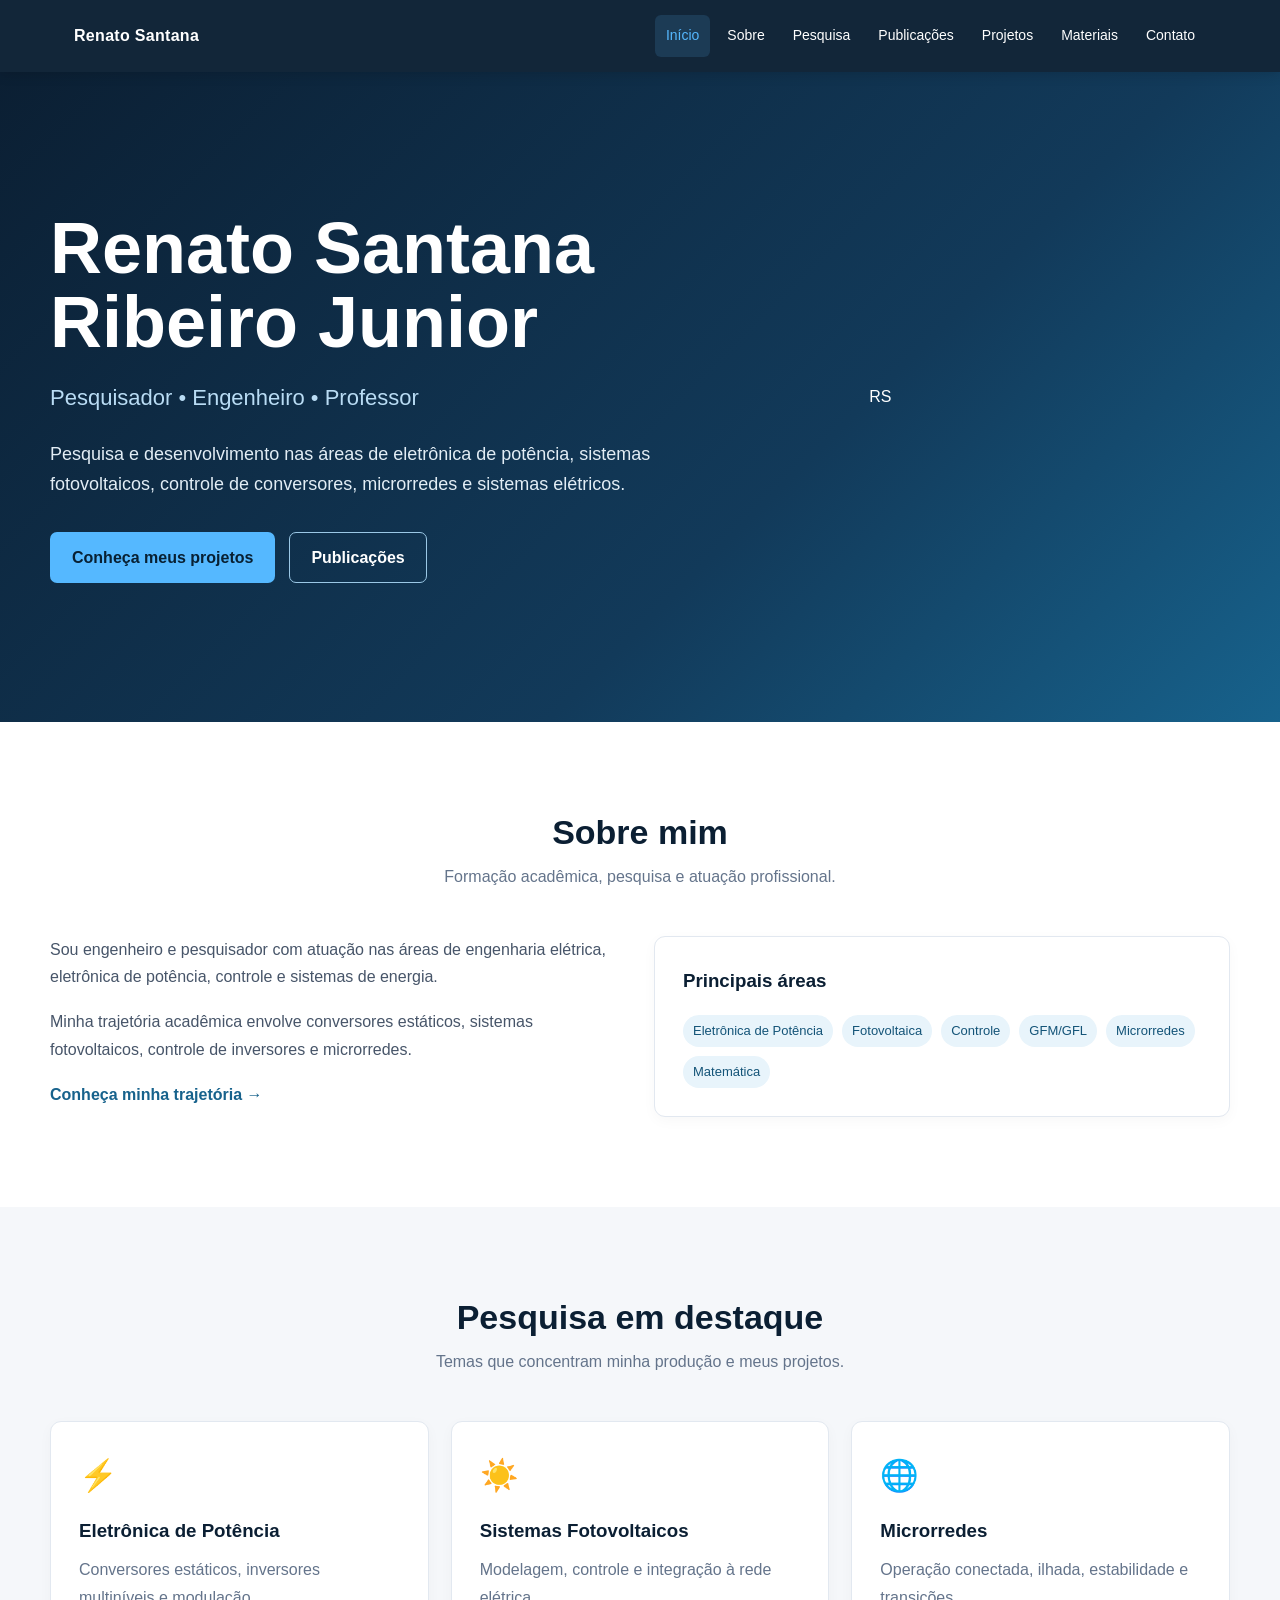
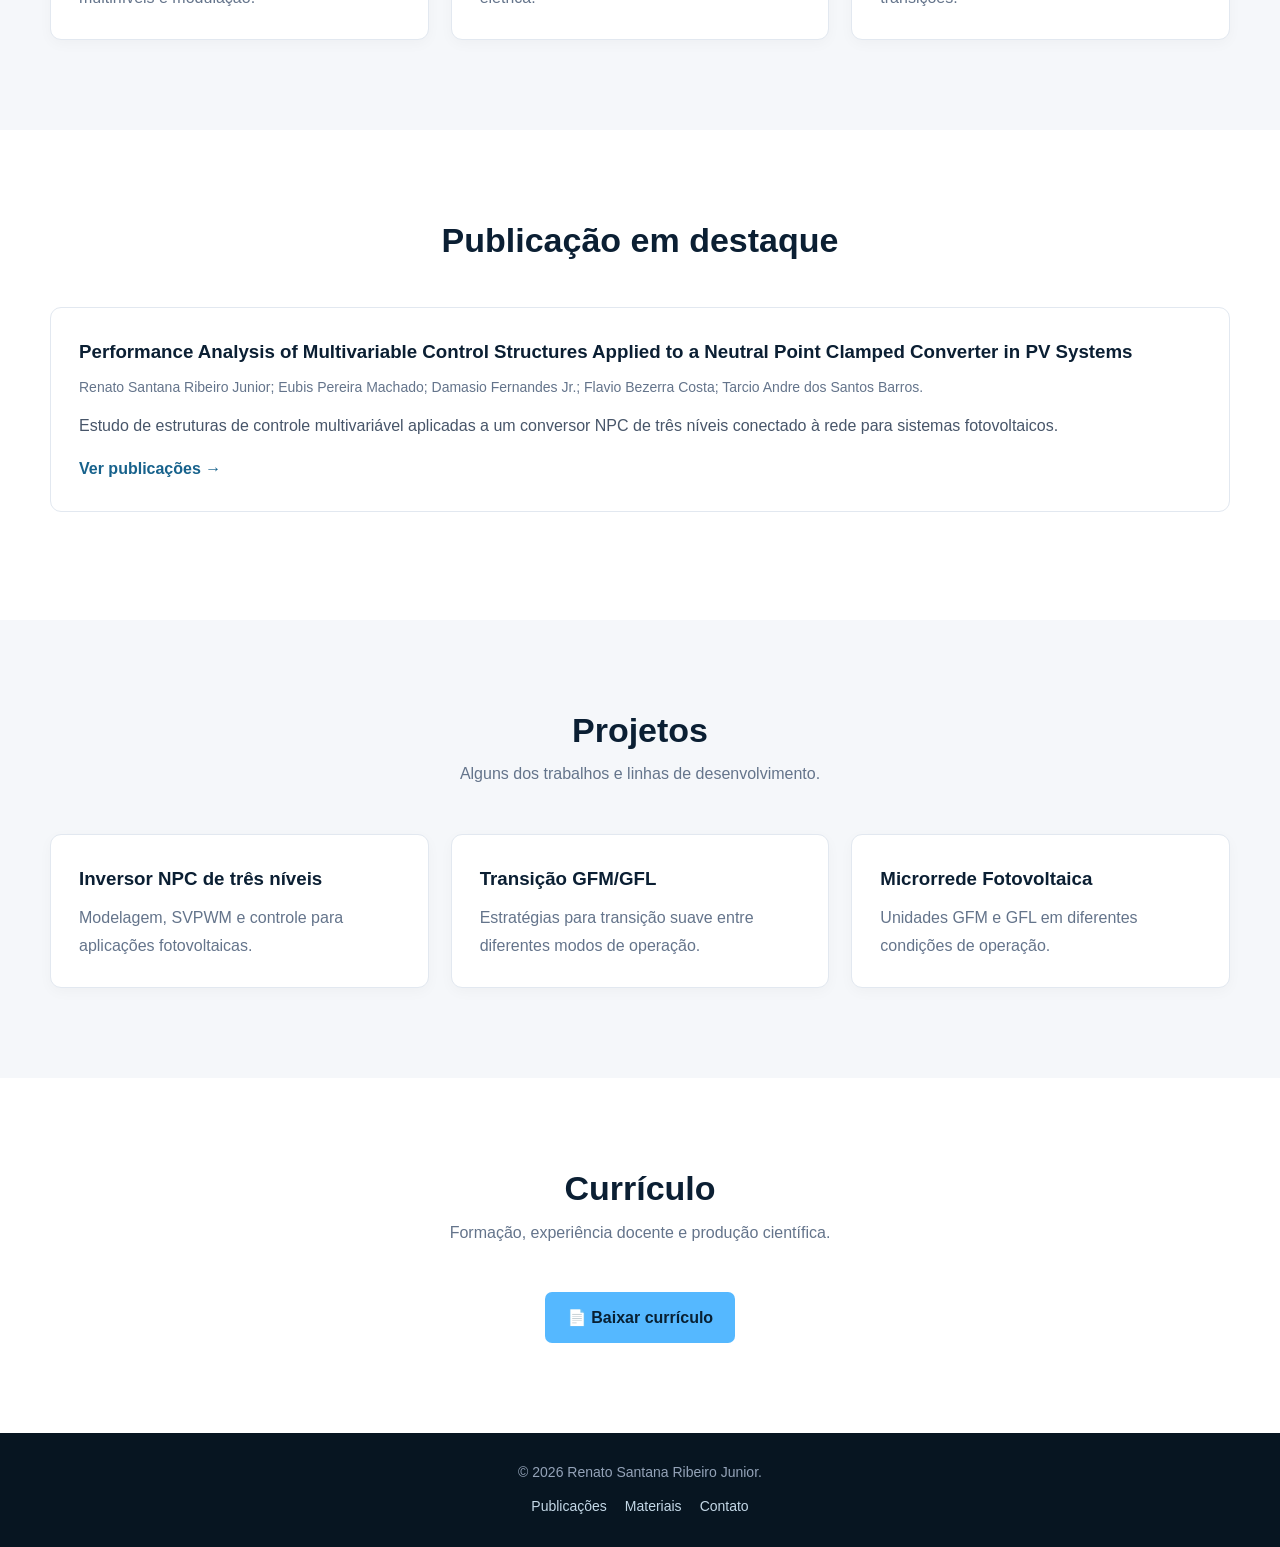
==== commit 049b5340: "Update index.html" ====
--- a/index.html
+++ b/index.html
@@ -44,7 +44,7 @@
         </div>
         <div>
             <!-- Substitua pelo seu arquivo images/perfil.jpg quando adicionar sua foto. -->
-            <div class="profile-placeholder">RS</div>
+            <div class="images/perfil.jpg">RS</div>
         </div>
     </div>
 </section>
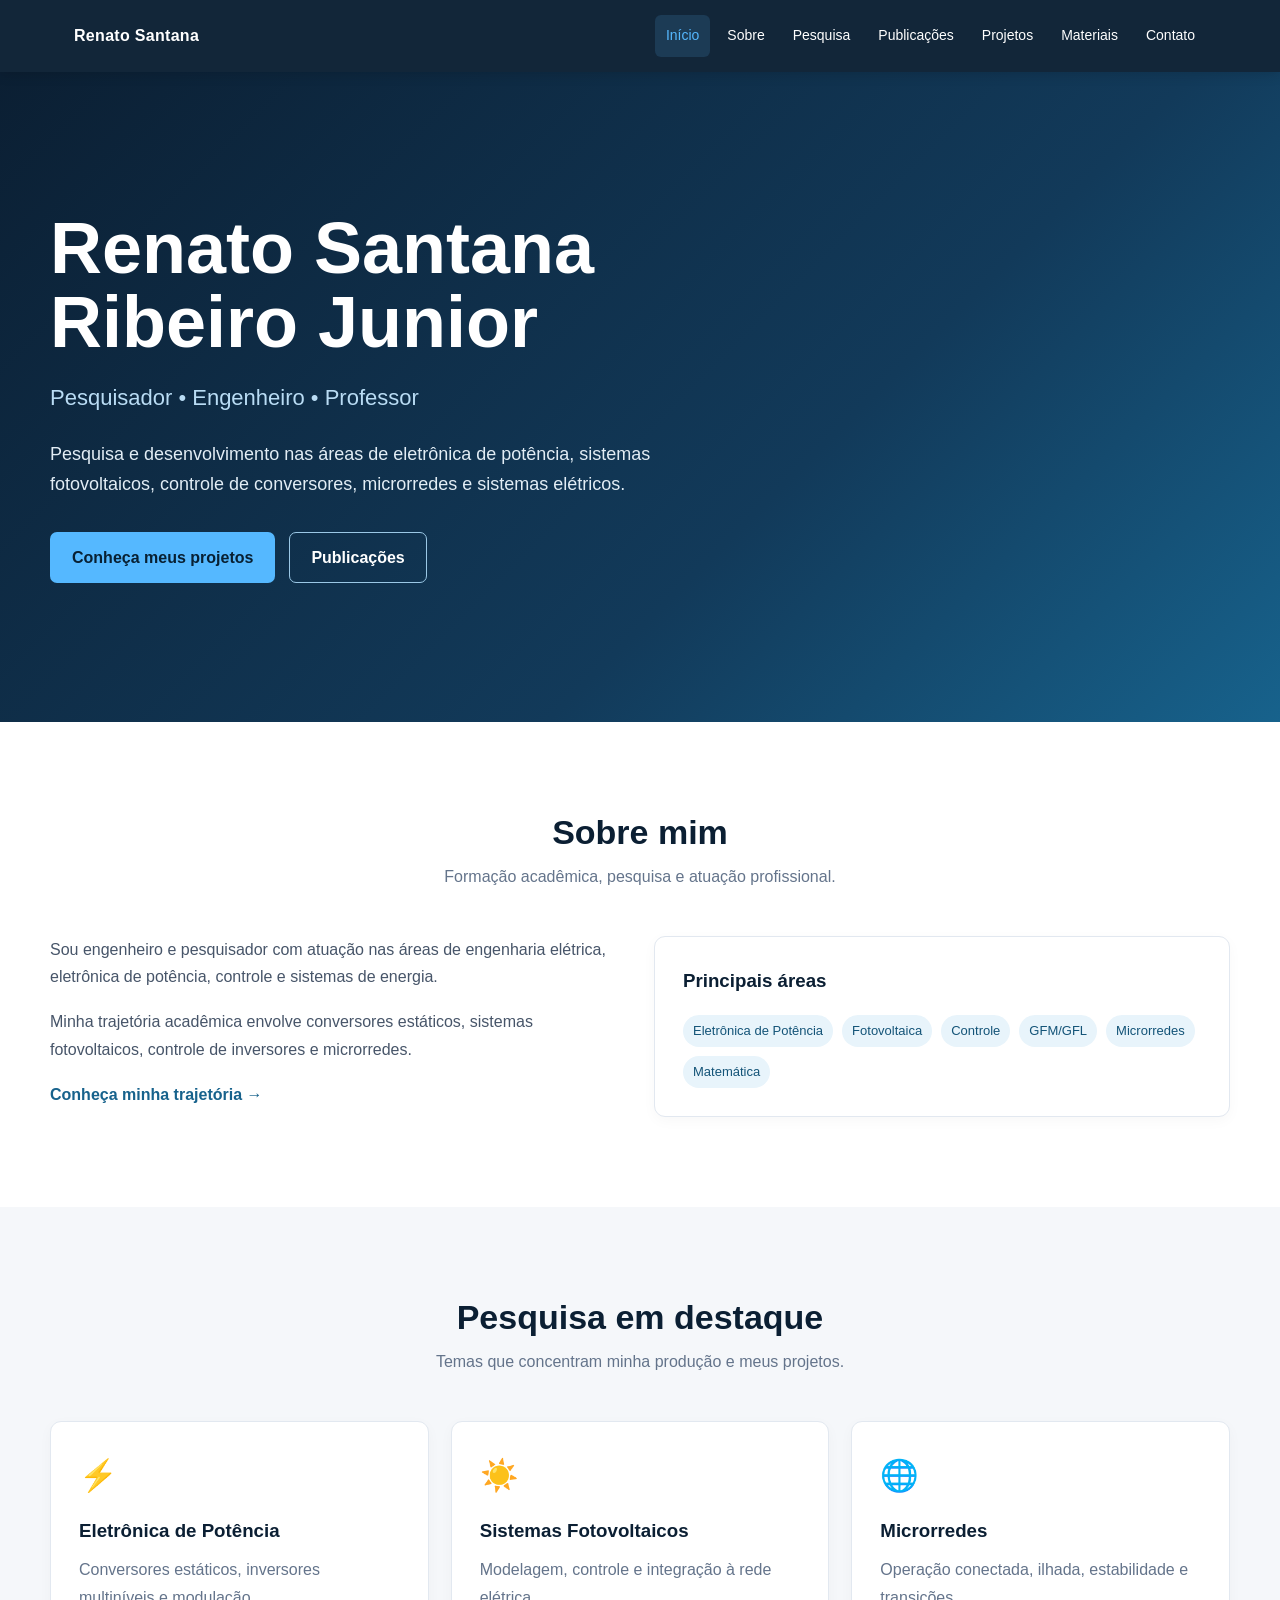
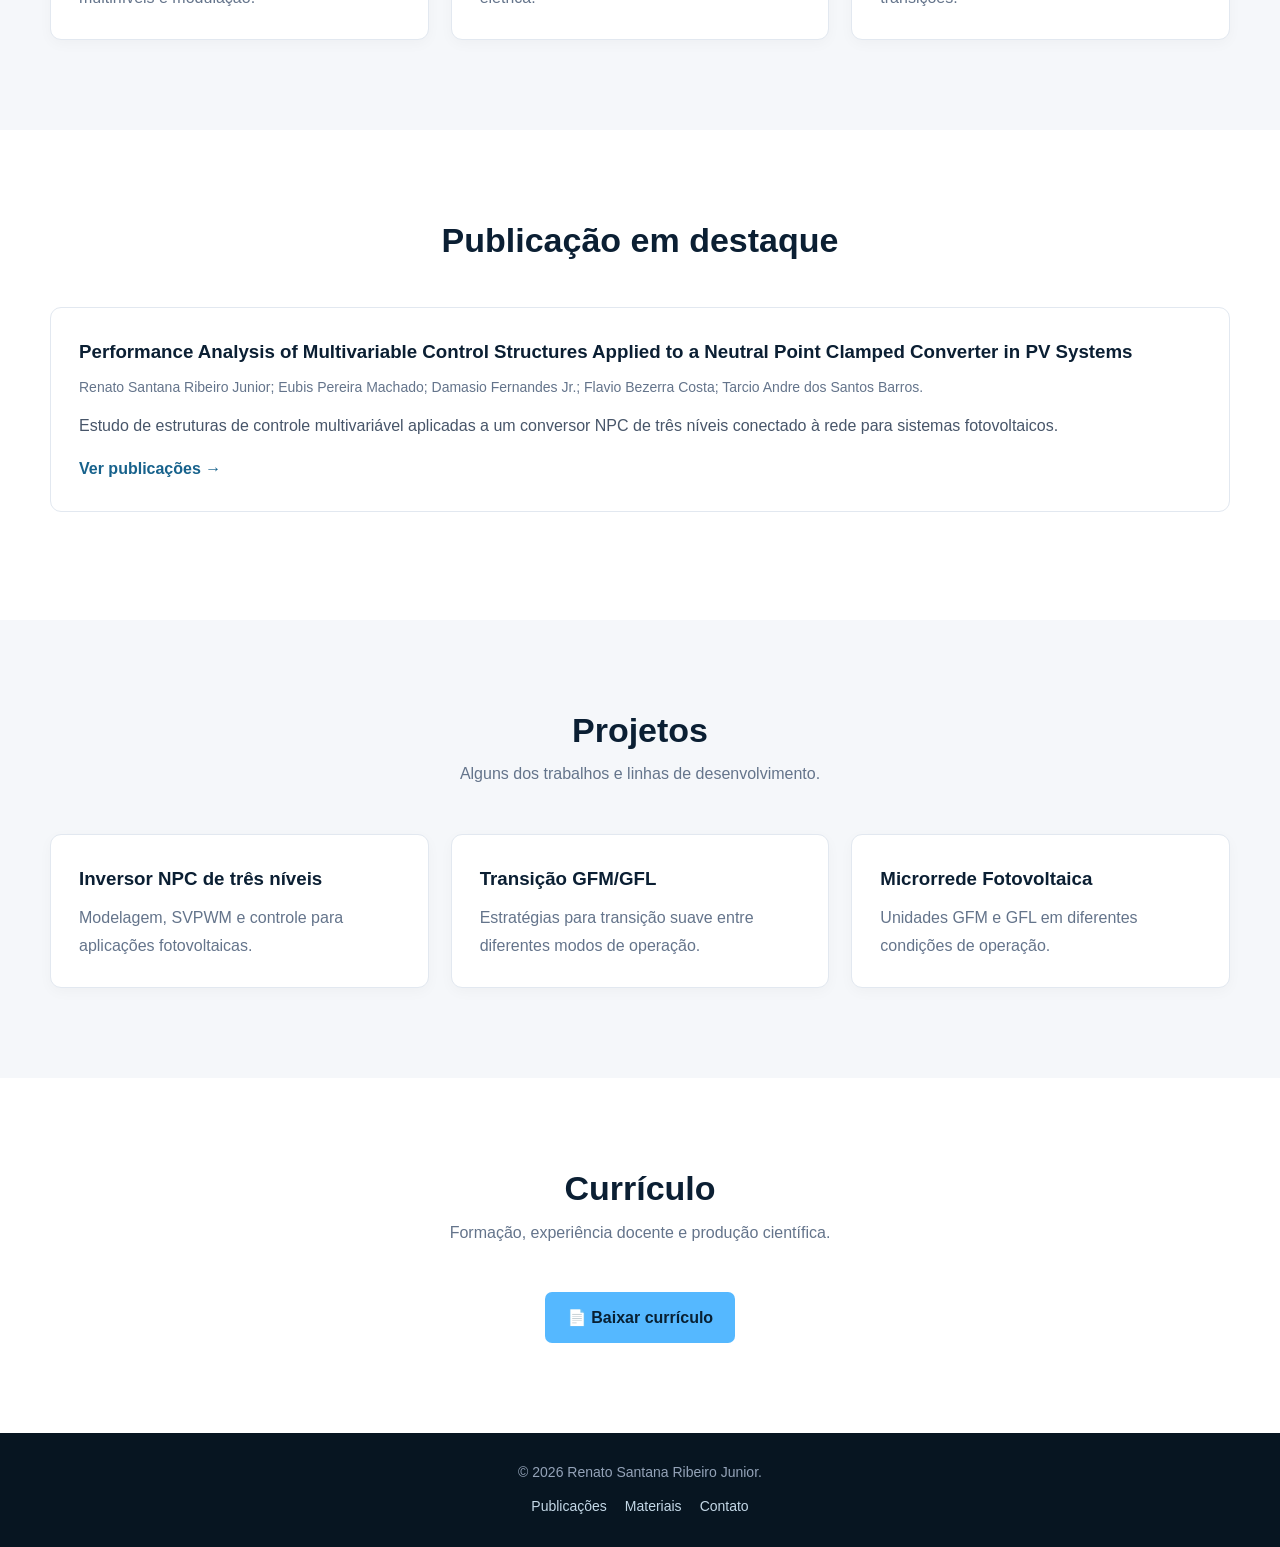
==== commit e03b2786: "Update index.html" ====
--- a/index.html
+++ b/index.html
@@ -44,7 +44,7 @@
         </div>
         <div>
             <!-- Substitua pelo seu arquivo images/perfil.jpg quando adicionar sua foto. -->
-            <div class="images/perfil.jpg">RS</div>
+            <div class="images/perfil.jpg"</div>
         </div>
     </div>
 </section>
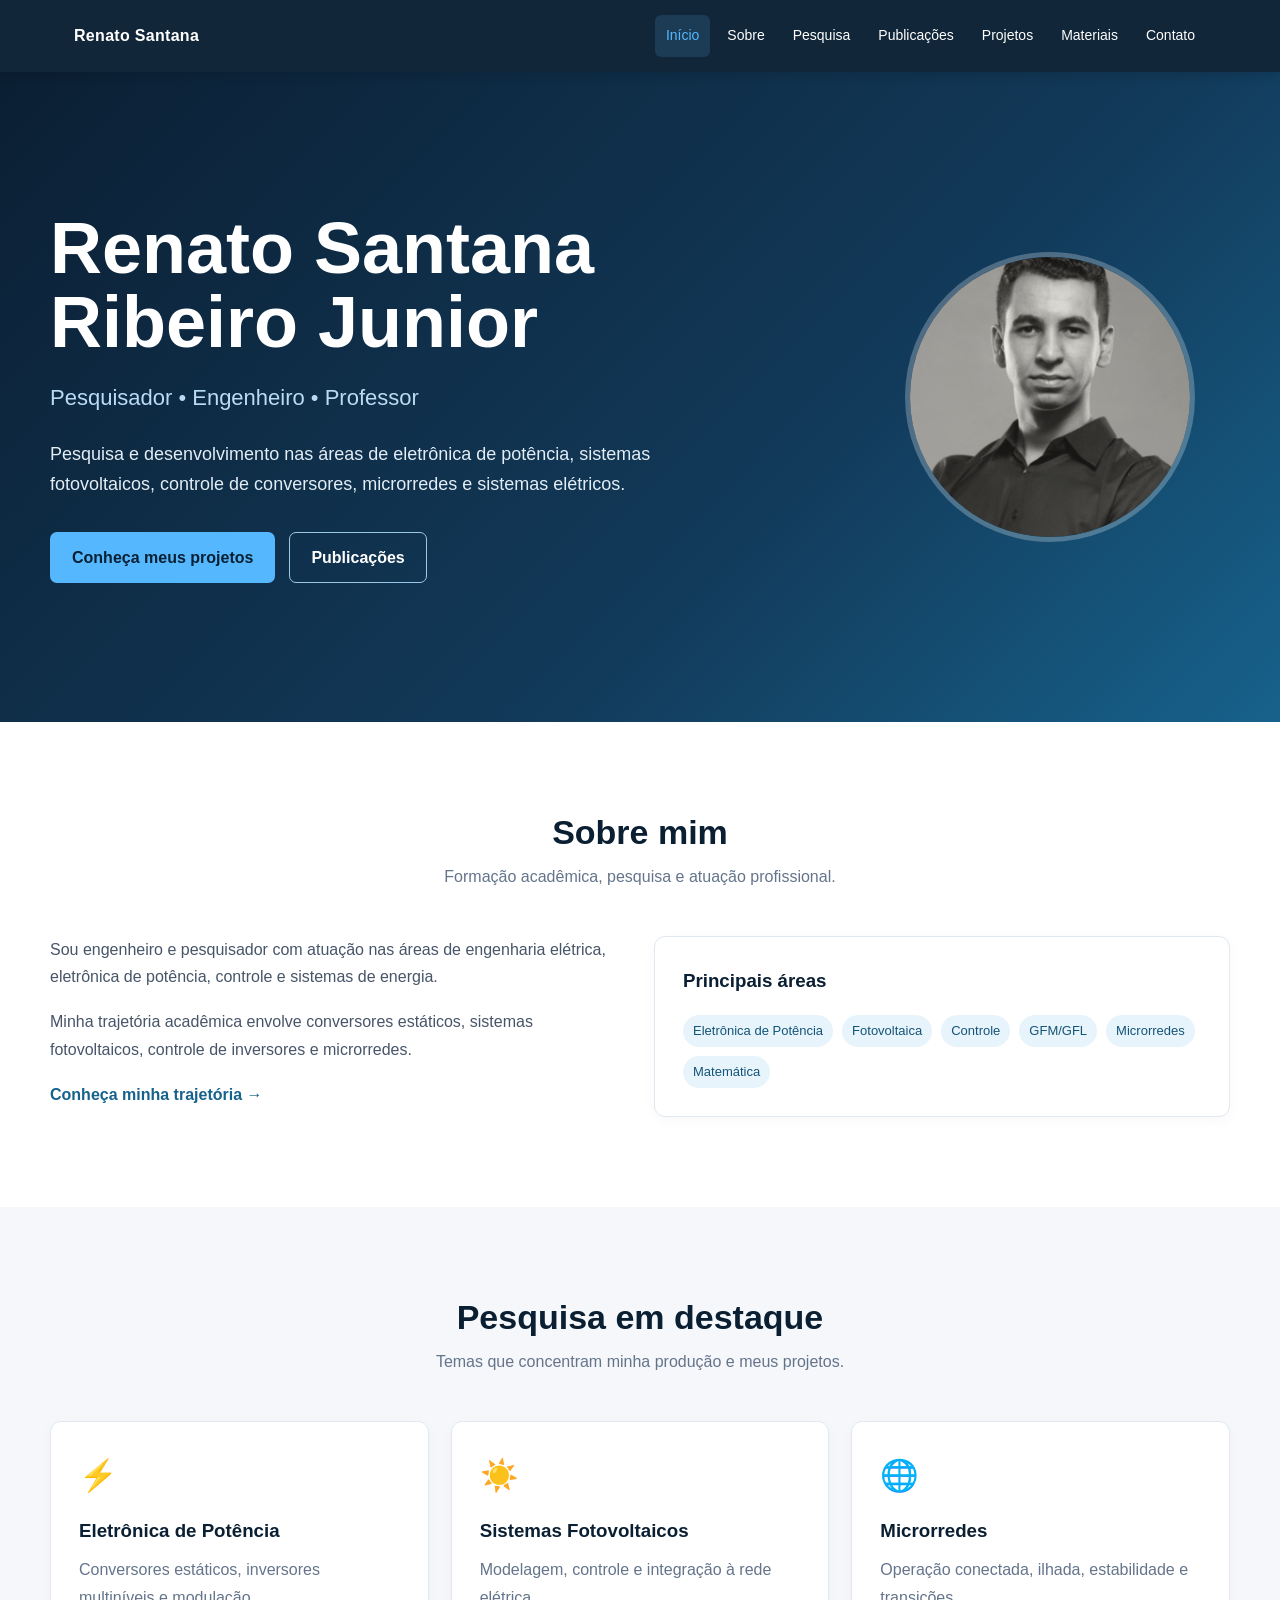
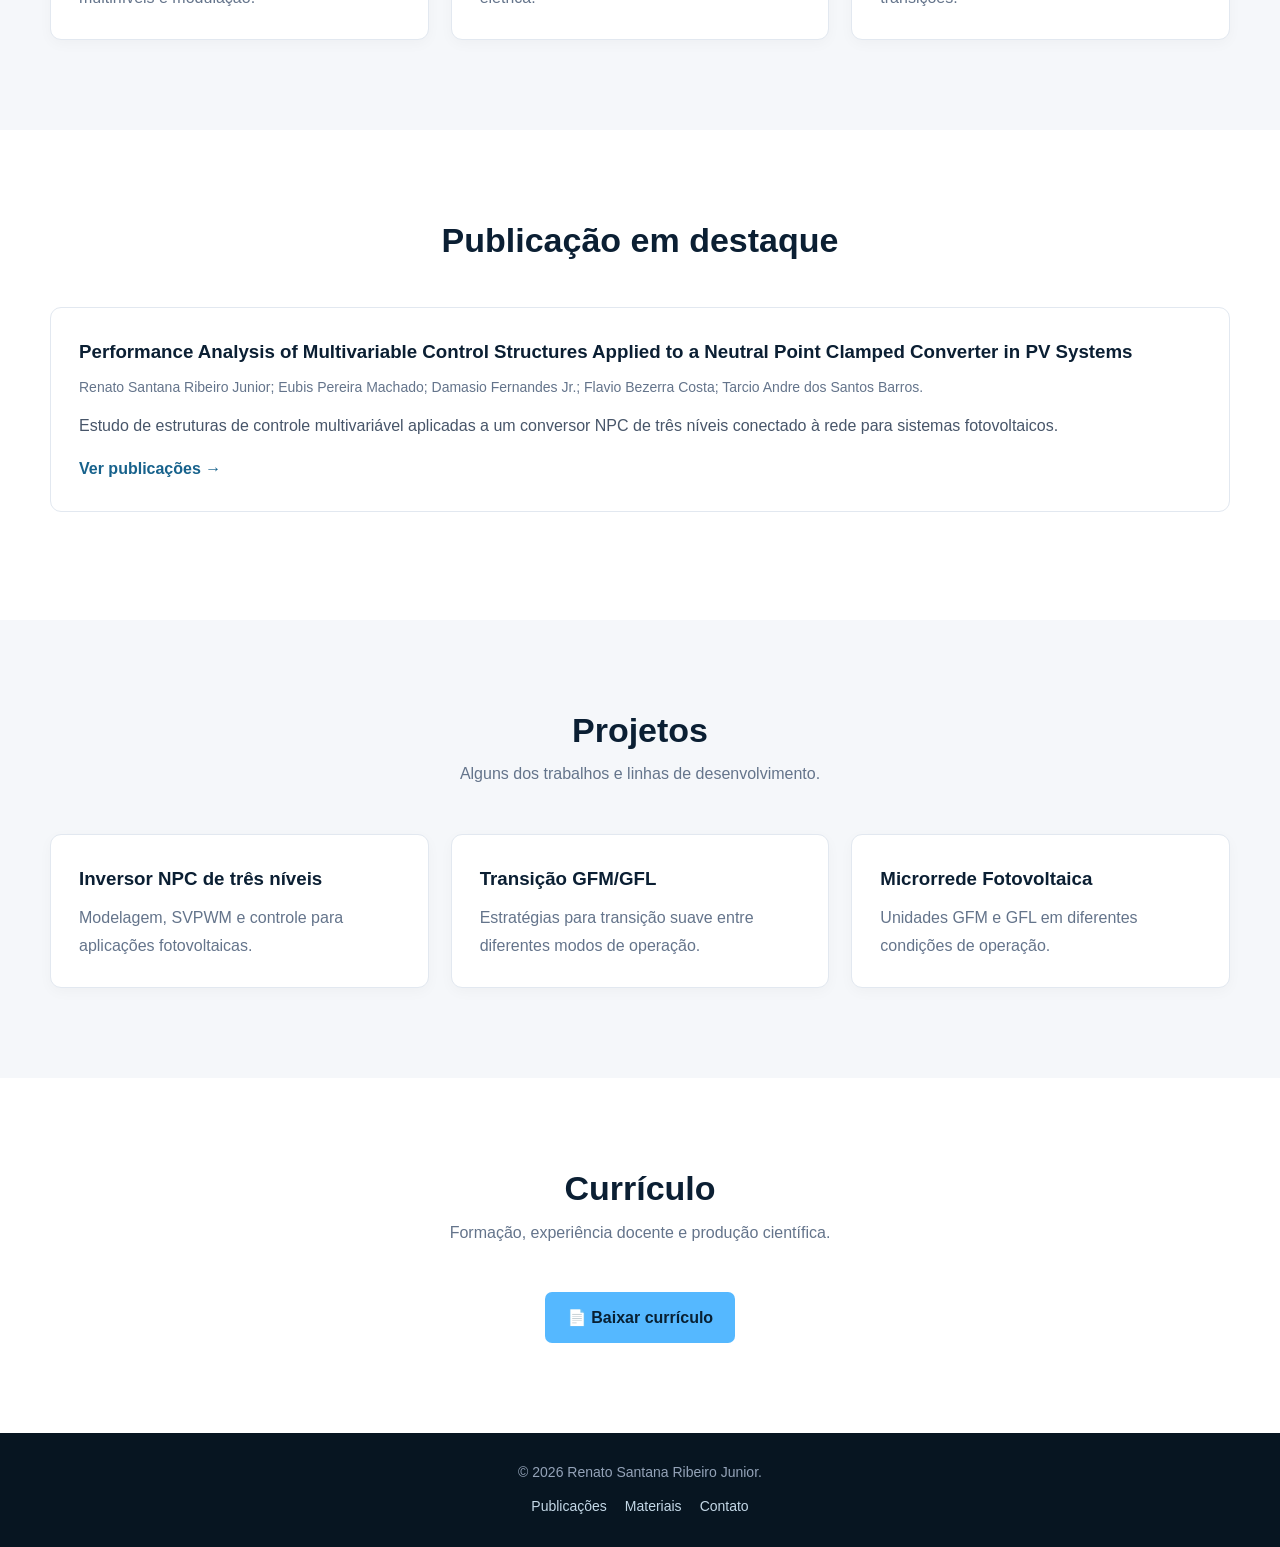
==== commit be902823: "Update index.html" ====
--- a/index.html
+++ b/index.html
@@ -43,8 +43,10 @@
             </div>
         </div>
         <div>
-            <!-- Substitua pelo seu arquivo images/perfil.jpg quando adicionar sua foto. -->
-            <div class="images/perfil.jpg"</div>
+           <img
+        src="images/perfil.jpg"
+        alt="Foto de Renato Santana Ribeiro Junior"
+        class="profile-photo">
         </div>
     </div>
 </section>
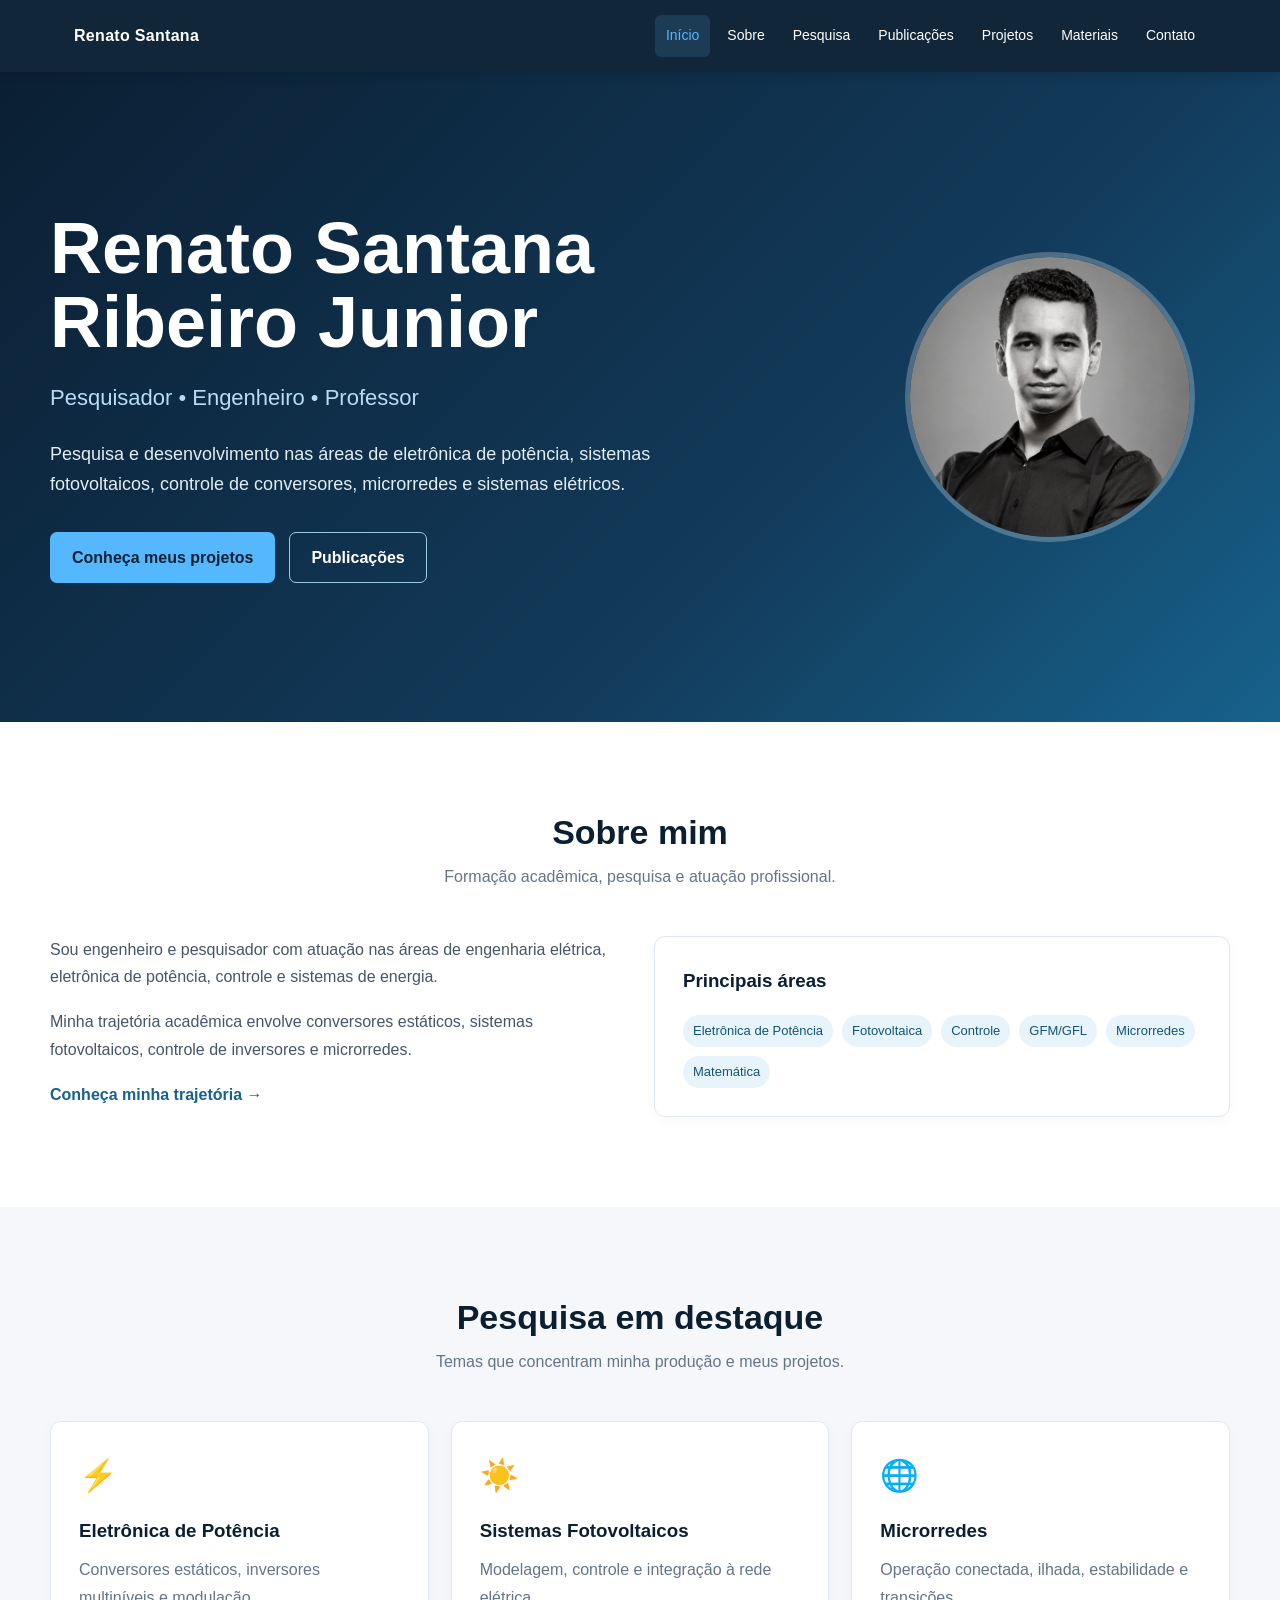
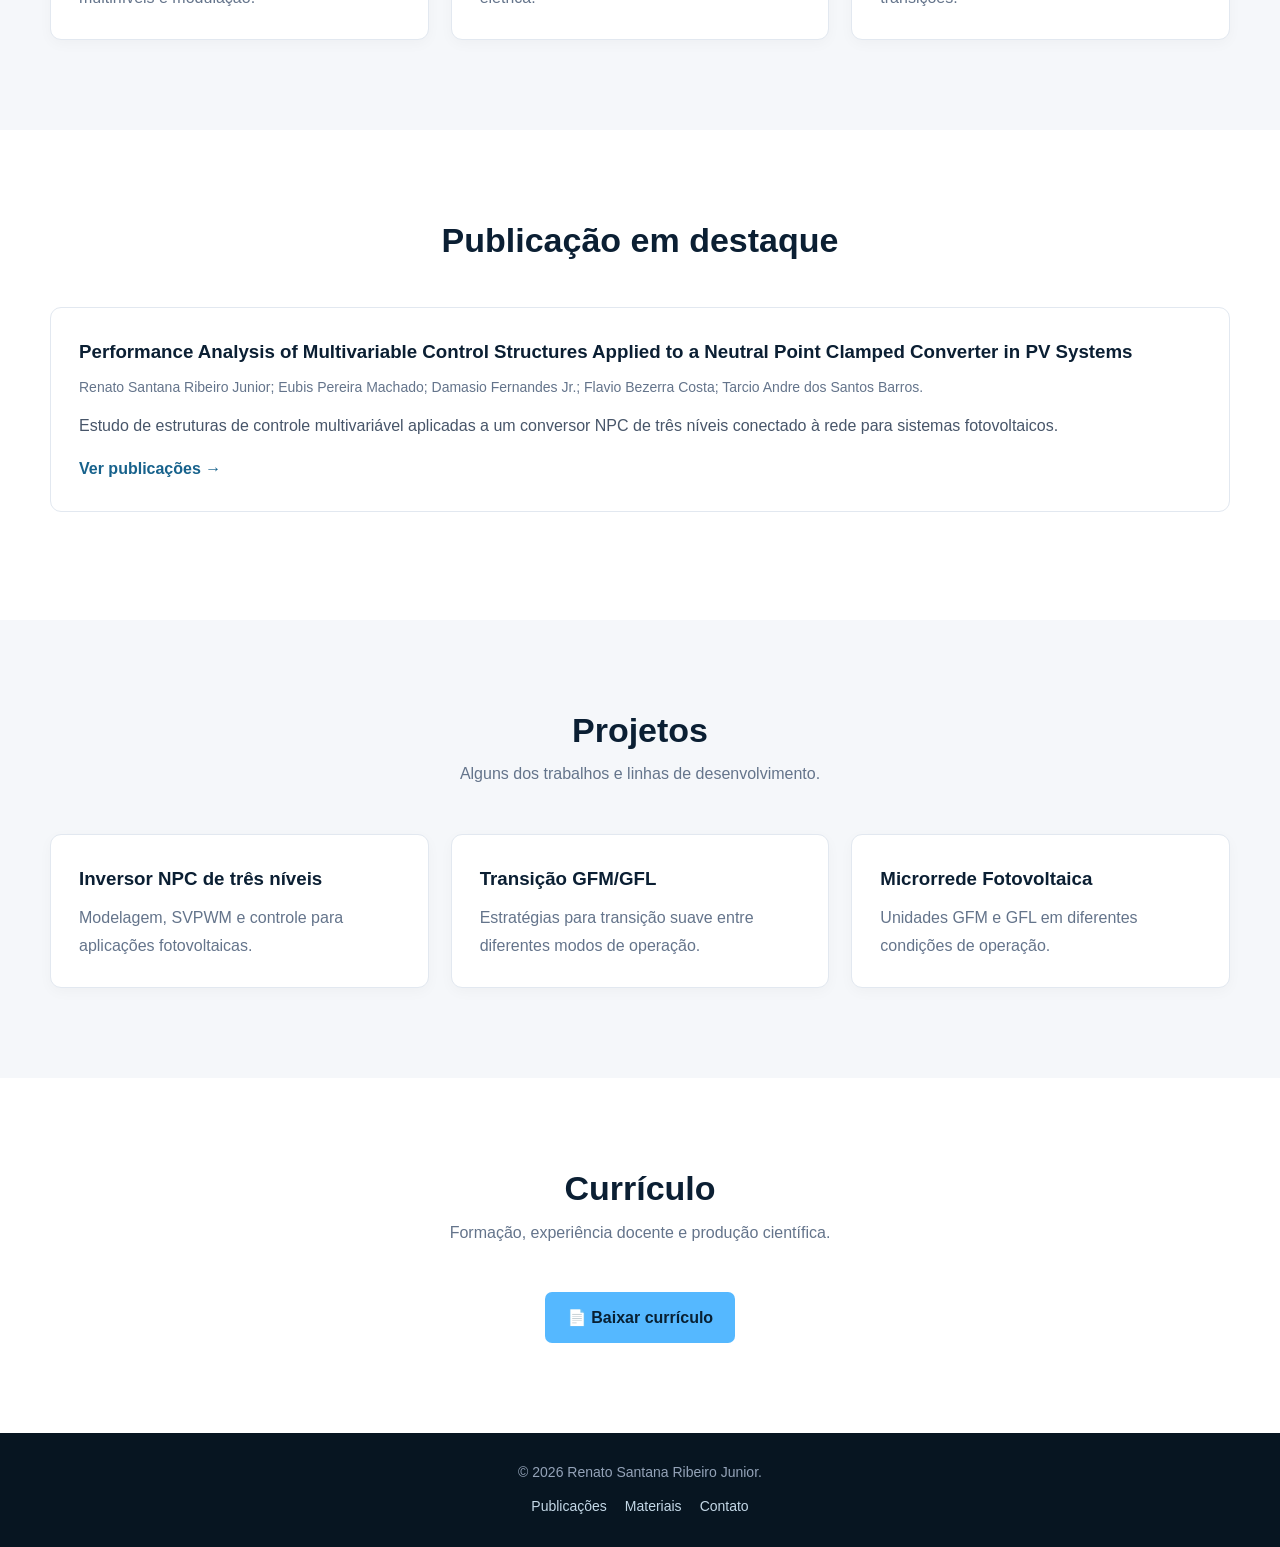
==== commit f1dc215f: "Update index.html" ====
--- a/index.html
+++ b/index.html
@@ -44,7 +44,7 @@
         </div>
         <div>
            <img
-        src="images/perfil.jpg"
+        src="images/perfil.png"
         alt="Foto de Renato Santana Ribeiro Junior"
         class="profile-photo">
         </div>
